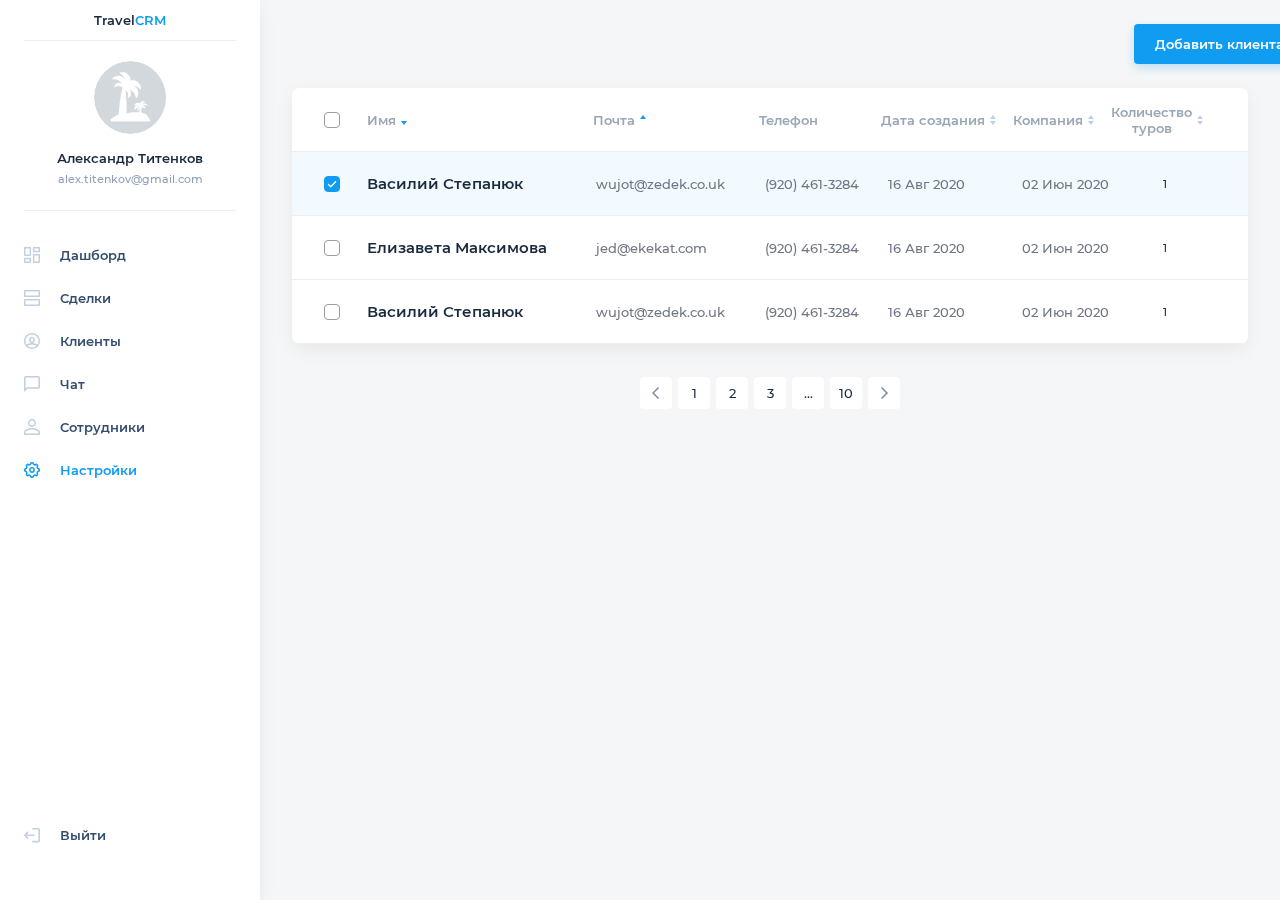
==== clients.html @ 6bd5541b "add all pages" ====
<!DOCTYPE html>
<html lang="en">

<head>
    <meta charset="UTF-8">
    <meta name="viewport" content="width=device-width, initial-scale=1.0">
    <title>TravelCRM</title>
    <link rel="stylesheet" href="css/style.css">
</head>

<body class="settings__page">
    <aside class="navigation__pan">
        <a href="#" class="logo">Travel<span>CRM</span></a>
        <hr>
        <div class="profile profile__section">
            <img src="img/icon/ava-empty.svg" alt="" class="profile__img">
            <p class="profile__name">Александр Титенков</p>
            <p class="profile__email">alex.titenkov@gmail.com</p>
        </div>
        <hr>
        <ul class="nav__list">
            <li>
                <a href="#">
                    <svg xmlns="http://www.w3.org/2000/svg" width="16" height="16" viewBox="0 0 16 16">
                        <g fill="none" fill-rule="evenodd">
                            <g>
                                <g>
                                    <path d="M0 0H16V16H0z" transform="translate(-24 -246) translate(24 246)" />
                                    <path fill="#C2CFE0" fill-rule="nonzero" d="M14.933 16H9.952c-.59 0-1.067-.478-1.067-1.067V8.181c0-.589.478-1.066 1.067-1.066h4.981c.59 0 1.067.477 1.067 1.066v6.752c0 .59-.478 1.067-1.067 1.067zm-4.554-1.493h4.128V8.608h-4.128v5.899zM6.048 16H1.067C.477 16 0 15.522 0 14.933v-3.2c0-.589.478-1.066 1.067-1.066h4.981c.59 0 1.067.477 1.067 1.066v3.2c0 .59-.478 1.067-1.067 1.067zm-4.555-1.493h4.128V12.16H1.493v2.347zm4.555-5.622H1.067C.477 8.885 0 8.408 0 7.82V1.067C0 .477.478 0 1.067 0h4.981c.59 0 1.067.478 1.067 1.067v6.752c0 .589-.478 1.066-1.067 1.066zM1.493 7.392h4.128V1.493H1.493v5.899zm13.44-2.059H9.952c-.59 0-1.067-.477-1.067-1.066v-3.2C8.885.477 9.363 0 9.952 0h4.981C15.523 0 16 .478 16 1.067v3.2c0 .589-.478 1.066-1.067 1.066zM10.38 3.84h4.128V1.493h-4.128V3.84z" transform="translate(-24 -246) translate(24 246)" />
                                </g>
                            </g>
                        </g>
                    </svg>
                    Дашборд
                </a>
            </li>
            <li>
                <a href="#">
                    <svg xmlns="http://www.w3.org/2000/svg" width="16" height="16" viewBox="0 0 16 16">
                        <g fill="none" fill-rule="evenodd">
                            <g>
                                <g>
                                    <path d="M0 0H16V16H0z" transform="translate(-24 -298) translate(24 298)" />
                                    <path fill="#C2CFE0" fill-rule="nonzero" d="M15.161 16H.84C.376 16 0 15.604 0 15.115V9.78c0-.49.374-.89.839-.896H15.16c.465.006.839.406.839.896v5.334c0 .489-.376.885-.839.885zM1.415 14.507h13.14v-4.128H1.415v4.128zm13.746-7.392H.84C.374 7.109 0 6.709 0 6.219V.885C0 .396.376 0 .839 0H15.16c.463 0 .839.396.839.885V6.22c0 .49-.374.89-.839.896zM1.415 5.62h13.14V1.493H1.415v4.128z" transform="translate(-24 -298) translate(24 298)" />
                                </g>
                            </g>
                        </g>
                    </svg>
                    Сделки
                </a>
            </li>
            <li>
                <a href="#">
                    <svg xmlns="http://www.w3.org/2000/svg" width="16" height="16" viewBox="0 0 16 16">
                        <g fill="none" fill-rule="evenodd">
                            <g>
                                <g>
                                    <path d="M0 0H16V16H0z" transform="translate(-24 -350) translate(24 350)" />
                                    <path fill="#C2CFE0" fill-rule="nonzero" d="M8 0c4.418 0 8 3.582 8 8s-3.582 8-8 8-8-3.582-8-8 3.582-8 8-8zm0 11.636c-2.596 0-4.125.5-4.338 1.266C4.817 13.925 6.336 14.545 8 14.545c1.664 0 3.183-.62 4.338-1.643-.213-.766-1.742-1.266-4.338-1.266zM8 1.455c-3.615 0-6.545 2.93-6.545 6.545 0 1.385.43 2.67 1.164 3.727.819-1.081 2.742-1.545 5.381-1.545 2.639 0 4.562.464 5.38 1.544.735-1.057 1.165-2.341 1.165-3.726 0-3.615-2.93-6.545-6.545-6.545zm0 2.181c1.756 0 2.91 1.398 2.91 3.055 0 2.385-1.297 3.49-2.91 3.49-1.628 0-2.91-1.143-2.91-3.636 0-1.632 1.15-2.909 2.91-2.909zm0 1.455c-.92 0-1.455.593-1.455 1.454 0 1.65.596 2.182 1.455 2.182.857 0 1.455-.51 1.455-2.036 0-.909-.57-1.6-1.455-1.6z" transform="translate(-24 -350) translate(24 350)" />
                                </g>
                            </g>
                        </g>
                    </svg>
                    Клиенты
                </a>
            </li>
            <li>
                <a href="#">
                    <svg width="16px" height="16px" viewBox="0 0 16 16" version="1.1" xmlns="http://www.w3.org/2000/svg" xmlns:xlink="http://www.w3.org/1999/xlink">
                        <title>C5C05BA8-3509-44B8-BD7C-717C8728EC86</title>
                        <g id="Page-1" stroke="none" stroke-width="1" fill="none" fill-rule="evenodd">
                            <g id="Settings-01" transform="translate(-24.000000, -351.000000)">
                                <g id="Group-5" transform="translate(24.000000, 350.000000)">
                                    <g id="Icons-/-Chat" transform="translate(0.000000, 1.000000)">
                                        <rect id="boundary" x="0" y="0" width="16" height="16"></rect>
                                        <path d="M0.000112055209,16 L0.000112055209,1.69420555 C-0.00512164285,1.24332917 0.173171604,0.809369966 0.494762221,0.490530152 C0.816352838,0.171690339 1.25405604,-0.00507783364 1.70882237,0.000111096718 L14.3208085,0.000111096718 C14.7704459,0.00280357781 15.2004836,0.183046211 15.5156376,0.501018439 C15.8307916,0.818990666 16.0050395,1.2484374 15.999889,1.69420555 L15.999889,11.0747333 C15.9890138,11.9880178 15.2420199,12.7242657 14.3208085,12.7295446 L3.28902424,12.7295446 L0.000112055209,16 Z M1.57055471,1.55712059 C1.53401776,1.58894327 1.51556164,1.63651871 1.5211734,1.68441376 L1.5211734,12.3280815 L2.65694349,11.1922347 L14.2911797,11.1922347 C14.374736,11.1923967 14.4439778,11.1280378 14.4491999,11.045358 L14.4491999,1.69420555 C14.4491999,1.60767991 14.3784519,1.53753702 14.2911797,1.53753702 C5.82967421,1.53074585 1.58946587,1.53727371 1.57055471,1.55712059 Z" id="Shape" fill="#C2CFE0" fill-rule="nonzero"></path>
                                    </g>
                                </g>
                            </g>
                        </g>
                    </svg>
                    Чат
                </a>
            </li>
            <li>
                <a href="#">
                    <svg xmlns="http://www.w3.org/2000/svg" width="16" height="16" viewBox="0 0 16 16">
                        <g fill="none" fill-rule="evenodd">
                            <g>
                                <g>
                                    <path d="M0 0H16V16H0z" transform="translate(-24 -402) translate(24 402)" />
                                    <path fill="#C2CFE0" fill-rule="nonzero" d="M15.898 16H0v-2.974c0-.616.306-1.231.917-1.744.51-.513 1.223-.923 2.14-1.23 1.63-.719 3.67-1.026 4.892-1.026 1.223 0 3.261.307 4.994 1.025.917.41 1.63.82 2.14 1.231.611.513.917 1.128.917 1.744V16h-.102zM1.427 14.564H14.47v-1.538c0-.205-.102-.41-.407-.718-.408-.308-.918-.718-1.63-.923-1.53-.616-3.364-.923-4.383-.923-1.121 0-2.854.307-4.382.923-.815.205-1.427.615-1.835.923-.305.205-.407.513-.407.718v1.538zM7.949 8c-2.14 0-3.974-1.744-3.974-4 0-2.256 1.834-4 3.974-4s3.975 1.744 3.975 4c0 2.256-1.835 4-3.975 4zm0-6.564C6.522 1.436 5.401 2.564 5.401 4c0 1.436 1.121 2.564 2.548 2.564S10.497 5.436 10.497 4c0-1.436-1.121-2.564-2.548-2.564z" transform="translate(-24 -402) translate(24 402)" />
                                </g>
                            </g>
                        </g>
                    </svg>
                    Сотрудники
                </a>
            </li>
            <li class="active">
                <a href="#">
                    <svg xmlns="http://www.w3.org/2000/svg" width="16" height="16" viewBox="0 0 16 16">
                        <g fill="none" fill-rule="evenodd">
                            <g>
                                <g>
                                    <path d="M0 0H16V16H0z" transform="translate(-24 -454) translate(24 454)" />
                                    <path fill="#C2CFE0" fill-rule="nonzero" d="M9.15 0l1.053 1.867.59.247 2.063-.567 1.614 1.611-.575 2.064.243.59L16 6.87v2.28l-1.867 1.054-.248.59.568 2.064-1.612 1.612-2.064-.575-.59.244-1.06 1.86h-2.28l-1.053-1.867-.59-.247-2.064.568-1.611-1.612.575-2.063-.244-.59L0 9.126v-2.28l1.867-1.053.247-.59-.567-2.064 1.61-1.61 2.065.575.59-.243L6.868 0h2.28zM8.3 1.455h-.584l-.887 1.56-1.516.626-1.728-.482-.411.411.476 1.733-.634 1.513-1.561.88v.586l1.56.889.624 1.515-.481 1.727.412.413 1.733-.477 1.512.635.882 1.56h.585l.888-1.56 1.515-.624 1.728.481.413-.413-.476-1.732.634-1.514 1.561-.881v-.585l-1.56-.887-.626-1.515.481-1.727-.413-.414-1.733.477-1.513-.634-.88-1.561zM8 5.09c1.606 0 2.909 1.302 2.909 2.909 0 1.606-1.303 2.909-2.91 2.909-1.606 0-2.908-1.303-2.908-2.91C5.09 6.394 6.393 5.092 8 5.092zm0 1.454c-.803 0-1.455.652-1.455 1.455S7.197 9.454 8 9.454 9.454 8.804 9.454 8c0-.803-.65-1.455-1.454-1.455z" transform="translate(-24 -454) translate(24 454)" />
                                </g>
                            </g>
                        </g>
                    </svg>
                    Настройки
                </a>
            </li>
        </ul>
        <a href="#" class="logout__btn">
            <svg xmlns="http://www.w3.org/2000/svg" width="16" height="16" viewBox="0 0 16 16">
                <g fill="none" fill-rule="evenodd">
                    <g>
                        <g>
                            <path d="M0 0H16V16H0z" transform="translate(-24 -700) translate(24 700)" />
                            <path fill="#C2CFE0" fill-rule="nonzero" d="M4.226 4.76c.312.312.312.808 0 1.12L2.706 7.4h7.36c.44 0 .8.36.8.8 0 .44-.36.8-.8.8h-7.36l1.52 1.52c.312.312.312.808 0 1.12-.312.312-.808.312-1.12 0L.234 8.768c-.312-.312-.312-.816 0-1.128l2.872-2.88c.312-.312.808-.312 1.12 0zM14.4 13.8H8.8c-.44 0-.8.36-.8.8 0 .44.36.8.8.8h5.6c.88 0 1.6-.72 1.6-1.6V2.6c0-.88-.72-1.6-1.6-1.6H8.8c-.44 0-.8.36-.8.8 0 .44.36.8.8.8h5.6v11.2z" transform="translate(-24 -700) translate(24 700)" />
                        </g>
                    </g>
                </g>
            </svg>
            Выйти
        </a>
    </aside>
    <main class="contacts__layout clients__layout ">
		<a href="#" class="add__client">Добавить клиента</a>

        <div class="contact__table form">
            <div class="contact__table__header contact__item ">
                <!-- Кастомизированый чекбокс с тремя состоянимаями:
    			1. Активное - класс selected
    			2. Не активное - дополнительных классов кроме checkbox__custom three_state dropdown нету
    			3. Стреднее - класс middle -->
                <div for="somebody" class="checkbox__custom   three_state dropdown ">
                    <div class="dropdown__toogle">
                        <input type="checkbox" id="somebody" readonly="">
                        <span class="checkmark"></span>
                    </div>
                    <ul class="dropdown__list">
                        <li>Выбрать всех в таблице</li>
                        <li>Снять выбранное</li>
                    </ul>
                </div>
                <!-- Что бы показать состояние сортировки нужно добавить классы:
    			- для сортировки по убыванию - sort__down
    			- для сортировки по возростанию - sort__upper-->
                <div class="contact__preview">
                    <p class="contact__preview__name sort__upper">Имя
                        <svg xmlns="http://www.w3.org/2000/svg" width="16" height="16" viewBox="0 0 16 16">
                            <g fill="none" fill-rule="evenodd">
                                <g>
                                    <g>
                                        <path d="M0 0H16V16H0z" transform="translate(-432 -72) translate(432 72)" />
                                        <path fill="#C2CFE0" fill-rule="nonzero" d="M8 13L5 9 11 9z" transform="translate(-432 -72) translate(432 72)" />
                                        <path fill="#C2CFE0" fill-rule="nonzero" d="M8 7L5 3 11 3z" transform="translate(-432 -72) translate(432 72) matrix(1 0 0 -1 0 10)" />
                                    </g>
                                </g>
                            </g>
                        </svg>
                    </p>
                </div>
                <!-- Что бы показать состояние сортировки нужно добавить классы:
    			- для сортировки по убыванию - sort__down
    			- для сортировки по возростанию - sort__upper-->
                <div class="contact__item__mail sort__down">Почта
                    <svg xmlns="http://www.w3.org/2000/svg" width="16" height="16" viewBox="0 0 16 16">
                        <g fill="none" fill-rule="evenodd">
                            <g>
                                <g>
                                    <path d="M0 0H16V16H0z" transform="translate(-432 -72) translate(432 72)" />
                                    <path fill="#C2CFE0" fill-rule="nonzero" d="M8 13L5 9 11 9z" transform="translate(-432 -72) translate(432 72)" />
                                    <path fill="#C2CFE0" fill-rule="nonzero" d="M8 7L5 3 11 3z" transform="translate(-432 -72) translate(432 72) matrix(1 0 0 -1 0 10)" />
                                </g>
                            </g>
                        </g>
                    </svg>
                </div>
                <div class="contact__item__tel">Телефон</div>
                <p class="contact__item__start">Дата создания
                    <svg xmlns="http://www.w3.org/2000/svg" width="16" height="16" viewBox="0 0 16 16">
                        <g fill="none" fill-rule="evenodd">
                            <g>
                                <g>
                                    <path d="M0 0H16V16H0z" transform="translate(-432 -72) translate(432 72)" />
                                    <path fill="#C2CFE0" fill-rule="nonzero" d="M8 13L5 9 11 9z" transform="translate(-432 -72) translate(432 72)" />
                                    <path fill="#C2CFE0" fill-rule="nonzero" d="M8 7L5 3 11 3z" transform="translate(-432 -72) translate(432 72) matrix(1 0 0 -1 0 10)" />
                                </g>
                            </g>
                        </g>
                    </svg>
                </p>
                <p class="contact__item__company">Компания
                    <svg xmlns="http://www.w3.org/2000/svg" width="16" height="16" viewBox="0 0 16 16">
                        <g fill="none" fill-rule="evenodd">
                            <g>
                                <g>
                                    <path d="M0 0H16V16H0z" transform="translate(-432 -72) translate(432 72)" />
                                    <path fill="#C2CFE0" fill-rule="nonzero" d="M8 13L5 9 11 9z" transform="translate(-432 -72) translate(432 72)" />
                                    <path fill="#C2CFE0" fill-rule="nonzero" d="M8 7L5 3 11 3z" transform="translate(-432 -72) translate(432 72) matrix(1 0 0 -1 0 10)" />
                                </g>
                            </g>
                        </g>
                    </svg>
                </p>
                <p class="contact__item__tour-count ">Количество туров
                    <svg xmlns="http://www.w3.org/2000/svg" width="16" height="16" viewBox="0 0 16 16">
                        <g fill="none" fill-rule="evenodd">
                            <g>
                                <g>
                                    <path d="M0 0H16V16H0z" transform="translate(-432 -72) translate(432 72)" />
                                    <path fill="#C2CFE0" fill-rule="nonzero" d="M8 13L5 9 11 9z" transform="translate(-432 -72) translate(432 72)" />
                                    <path fill="#C2CFE0" fill-rule="nonzero" d="M8 7L5 3 11 3z" transform="translate(-432 -72) translate(432 72) matrix(1 0 0 -1 0 10)" />
                                </g>
                            </g>
                        </g>
                    </svg>
                </p>
            </div>
            <!-- Что бы показать что элемент выбран нужно добавить класс selected -->
            <div class="contact__item selected">
                <label for="somebody" class="checkbox__custom">
                    <input type="checkbox" id="somebody" checked>
                    <span class="checkmark"></span>
                </label>
                <div class="contact__preview">
                    <p class="contact__preview__name">Василий Степанюк</p>
                </div>
                <a href="mailto:#" class="contact__item__mail">wujot@zedek.co.uk</a>
                <a href="tel:#" class="contact__item__tel">(920) 461-3284</a>
                <p class="contact__item__start">16 Авг 2020</p>
                <p class="contact__item__company">02 Июн 2020</p>
                <p class="contact__item__tour-count">1</p>
                
            </div>
            <div class="contact__item">
                <label for="somebody" class="checkbox__custom">
                    <input type="checkbox" id="somebody">
                    <span class="checkmark"></span>
                </label>
                <div class="contact__preview">
                    <p class="contact__preview__name">Елизавета Максимова</p>
                </div>
                <a href="mailto:#" class="contact__item__mail">jed@ekekat.com</a>
                <a href="tel:#" class="contact__item__tel">(920) 461-3284</a>
                <p class="contact__item__start">16 Авг 2020</p>
                <p class="contact__item__company">02 Июн 2020</p>
                <p class="contact__item__tour-count">1<p>
                
            </div>
            <div class="contact__item">
                <label for="somebody" class="checkbox__custom">
                    <input type="checkbox" id="somebody">
                    <span class="checkmark"></span>
                </label>
                <div class="contact__preview">
                    <p class="contact__preview__name">Василий Степанюк</p>
                </div>
                <a href="mailto:#" class="contact__item__mail">wujot@zedek.co.uk</a>
                <a href="tel:#" class="contact__item__tel">(920) 461-3284</a>
                <p class="contact__item__start">16 Авг 2020</p>
                <p class="contact__item__company ">02 Июн 2020</p>
                <p class="contact__item__tour-count">1</p>
                
            </div>
        </div>
        <div class="pagination__section">
            <ul>
                <li class="controls"><a href="#"><img src="img/icon/arrows-left.svg" alt=""></a></li>
                <li><a href="#">1</a></li>
                <li><a href="#">2</a></li>
                <li><a href="#">3</a></li>
                <li><a href="#">...</a></li>
                <li><a href="#">10</a></li>
                <li class="controls"><a href="#"><img src="img/icon/arrows-right.svg" alt=""></a></li>
            </ul>
        </div>
    </main>
    <div class="popup__edit__name w-400 popup ">
        <img src="img/icon/icons-close.svg" class="close__icon" alt="">
        <form action="" method="" class="form">
            <h2 class="popup__title">Изменить статус выбранным на</h2>
            <!-- Что бы открфть дропдаун нужно доабвить классу dropdown класс open -->
            <div class="dropdown input__wrapp ">
                <div class="dropdown__toogle dropdown__additional">
                    <div class="priority__circle red"></div>
                    <input type="text" id="dealPriority" value="Высокий" class="filled" readonly="">
                    <label for="dealPriority">Статус</label>
                    <img src="img/icon/arr_bottom.png" class="dropdown__arr" alt="">
                </div>
                <ul class="dropdown__list">
                    <li>
                        <div class="priority__circle green"></div>
                        Высокий
                    </li>
                    <li>
                        <div class="priority__circle yellow"></div>
                        Низкий
                    </li>
                    <li>
                        <div class="priority__circle red"></div>
                        Срочный
                    </li>
                </ul>
            </div>
            <div class="btn__section flex">
                <div class="outline__btn">Отменить</div>
                <input type="submit" class="" value="Сохранить">
            </div>
        </form>
    </div>
    <div class="popup__remove__section w-400 popup ">
        <img src="img/icon/icons-close.svg" class="close__icon" alt="">
        <form action="" method="" class="form">
            <h2 class="popup__title">Добавить новый раздел</h2>
            <p class="warning__text">Внимание!<br>
                Вы собираетесь удалить 2 записи<br>
                Это действие необратимо</p>
            <div class="btn__section flex">
                <div class="outline__btn">Отменить</div>
                <input type="submit" class="" value="Сохранить">
            </div>
        </form>
    </div>
    <div class="popup__back ">
    </div>
</body>

</html>
---- css/style.css ----
@font-face{font-family:Montserrat;src:url(Montserrat-Light.eot);src:local('Montserrat Light'),local('Montserrat-Light'),url(../font/montserrat/Montserrat-Light.eot?#iefix) format('embedded-opentype'),url(../font/montserrat/Montserrat-Light.woff) format('woff'),url(../font/montserrat/Montserrat-Light.ttf) format('truetype');font-weight:300;font-style:normal}@font-face{font-family:Montserrat;src:url(Montserrat-Thin.eot);src:local('Montserrat Thin'),local('Montserrat-Thin'),url(../font/montserrat/Montserrat-Thin.eot?#iefix) format('embedded-opentype'),url(../font/montserrat/Montserrat-Thin.woff) format('woff'),url(../font/montserrat/Montserrat-Thin.ttf) format('truetype');font-weight:100;font-style:normal}@font-face{font-family:Montserrat;src:url(Montserrat-SemiBold.eot);src:local('Montserrat SemiBold'),local('Montserrat-SemiBold'),url(../font/montserrat/Montserrat-SemiBold.eot?#iefix) format('embedded-opentype'),url(../font/montserrat/Montserrat-SemiBold.woff) format('woff'),url(../font/montserrat/Montserrat-SemiBold.ttf) format('truetype');font-weight:600;font-style:normal}@font-face{font-family:Montserrat;src:url(Montserrat-ExtraLight.eot);src:local('Montserrat ExtraLight'),local('Montserrat-ExtraLight'),url(../font/montserrat/Montserrat-ExtraLight.eot?#iefix) format('embedded-opentype'),url(../font/montserrat/Montserrat-ExtraLight.woff) format('woff'),url(../font/montserrat/Montserrat-ExtraLight.ttf) format('truetype');font-weight:200;font-style:normal}@font-face{font-family:Montserrat;src:url(Montserrat-Bold.eot);src:local('Montserrat Bold'),local('Montserrat-Bold'),url(../font/montserrat/Montserrat-Bold.eot?#iefix) format('embedded-opentype'),url(../font/montserrat/Montserrat-Bold.woff) format('woff'),url(../font/montserrat/Montserrat-Bold.ttf) format('truetype');font-weight:700;font-style:normal}@font-face{font-family:Montserrat;src:url(Montserrat-Regular.eot);src:local('Montserrat Regular'),local('Montserrat-Regular'),url(../font/montserrat/Montserrat-Regular.eot?#iefix) format('embedded-opentype'),url(../font/montserrat/Montserrat-Regular.woff) format('woff'),url(../font/montserrat/Montserrat-Regular.ttf) format('truetype');font-weight:400;font-style:normal}@font-face{font-family:Montserrat;src:url(Montserrat-Medium.eot);src:local('Montserrat Medium'),local('Montserrat-Medium'),url(../font/montserrat/Montserrat-Medium.eot?#iefix) format('embedded-opentype'),url(../font/montserrat/Montserrat-Medium.woff) format('woff'),url(../font/montserrat/Montserrat-Medium.ttf) format('truetype');font-weight:500;font-style:normal}@font-face{font-family:Montserrat;src:url(Montserrat-ExtraBold.eot);src:local('Montserrat ExtraBold'),local('Montserrat-ExtraBold'),url(../font/montserrat/Montserrat-ExtraBold.eot?#iefix) format('embedded-opentype'),url(../font/montserrat/Montserrat-ExtraBold.woff) format('woff'),url(../font/montserrat/Montserrat-ExtraBold.ttf) format('truetype');font-weight:800;font-style:normal}@font-face{font-family:Montserrat;src:url(Montserrat-Black.eot);src:local('Montserrat Black'),local('Montserrat-Black'),url(../font/montserrat/Montserrat-Black.eot?#iefix) format('embedded-opentype'),url(../font/montserrat/Montserrat-Black.woff) format('woff'),url(../font/montserrat/Montserrat-Black.ttf) format('truetype');font-weight:900;font-style:normal}.font-100{font-family:Montserrat,Arial,sans-serif;font-weight:100}.font-200{font-family:Montserrat,Arial,sans-serif;font-weight:200}.font-300{font-family:Montserrat,Arial,sans-serif;font-weight:300}.font-400{font-family:Montserrat,Arial,sans-serif;font-weight:400}.font-500{font-family:Montserrat,Arial,sans-serif;font-weight:500}.font-600{font-family:Montserrat,Arial,sans-serif;font-weight:600}.font-700{font-family:Montserrat,Arial,sans-serif;font-weight:700}.font-800{font-family:Montserrat,Arial,sans-serif;font-weight:800}.font-900{font-family:Montserrat,Arial,sans-serif;font-weight:900}*{margin:0;padding:0;border:0;box-sizing:border-box}body{font-family:Montserrat,Arial,sans-serif;font-weight:400}a{text-decoration:none;transition:.3s all ease-in-out}a:hover{text-decoration:none;transition:.3s all ease-in-out}.login__section{display:flex}.login__section .aside__img{width:61%;height:100vh;object-fit:cover}.flex{display:flex}.logo{display:block;font-family:Montserrat,Arial,sans-serif;font-weight:600;font-size:18px;line-height:normal;letter-spacing:normal;text-align:center;color:#192a3e}.logo span{text-transform:uppercase;color:#109cf1}.title__h2{font-family:Montserrat,Arial,sans-serif;font-weight:600;font-size:15px;line-height:1.67;letter-spacing:normal;text-align:center;color:#334d6e}.form__login{padding-right:120px;margin-left:auto;height:100vh;overflow-y:auto;width:calc(320px + 120px);padding-top:40px}.form__login .logo{margin-bottom:40px}.form__login .title__h2{width:80%;margin:0 auto;margin-bottom:48px}.additional__func{margin-top:64px}.additional__func p{margin-bottom:24px;font-family:Montserrat,Arial,sans-serif;font-weight:600;font-size:15px;line-height:1.67;letter-spacing:normal;text-align:center;color:#192a3e}.form .input__wrapp{position:relative}.form .gap--bottom{margin-bottom:30px}.form .gap--left{margin-left:40px}.form .w-200{width:200px}.form .w-320{width:320px}.form .w-170{width:170px}.form label:not(.checkbox__custom){display:block;font-family:Montserrat,Arial,sans-serif;font-weight:500;font-size:11px;line-height:normal;letter-spacing:normal;color:#818e9b;margin-bottom:1px;position:absolute;top:50%;transition:.3s all ease-in-out;transform:translateY(-50%)}.form input,.form textarea{display:block;width:100%;padding:8px 0;border-bottom:1px solid #d3d8dd;font-family:Montserrat,Arial,sans-serif;font-weight:500;font-size:13px;line-height:normal;letter-spacing:normal;color:#192a3e;background:#fff}.form input.filled~label,.form textarea.filled~label{transform:translateY(0);top:-14px;transition:.3s all ease-in-out}.form input:active,.form input:focus,.form textarea:active,.form textarea:focus{outline:0;border-bottom:1px solid #818e9b}.form input:active~label,.form input:focus~label,.form textarea:active~label,.form textarea:focus~label{transform:translateY(0);top:-14px;transition:.3s all ease-in-out;color:#109cf1}.form textarea{min-height:68px}.form [type=submit]{background:#109cf1;height:40px;padding:12px;border-radius:4px;box-shadow:0 4px 10px 0 rgba(16,156,241,.24);cursor:pointer;transition:.3s all ease-in-out;font-family:Montserrat,Arial,sans-serif;font-size:13px;font-weight:600;line-height:normal;letter-spacing:normal;text-align:center;color:#fff;margin-top:55px}.form [type=submit]:hover{transition:.3s all ease-in-out;background-color:#34aff9}.form .outline__btn{padding:12px 24px;height:40px;border-radius:4px;border:solid 1px #109cf1;background-color:#fff;font-family:Montserrat,Arial,sans-serif;font-weight:600;margin-top:55px;font-size:13px;line-height:normal;letter-spacing:normal;text-align:center;color:#109cf1;display:block;transition:.3s all ease-in-out;cursor:pointer}.form .outline__btn:hover{background:#e9f6fe;transition:.3s all ease-in-out}.form .submit__action[type=submit]{margin-left:auto;display:block;margin-top:0}.form .file__input{width:100%;height:284px;border:dashed 1px #99a6b6;background-color:#fff;position:relative;align-items:center;justify-content:center}.form .file__input input{position:absolute;height:100%;width:100%;opacity:0;cursor:pointer}.form .file__input img{width:64px;height:64px;display:block;margin:0 auto;margin-bottom:40px}.form .file__input p{font-family:Montserrat,Arial,sans-serif;font-weight:500;font-size:13px;line-height:normal;letter-spacing:normal;color:#99a6b6}.form .checkbox__custom,.form .radio__custom{position:relative;display:flex;font-family:Montserrat,Arial,sans-serif;font-weight:500;font-size:13px;line-height:normal;letter-spacing:normal;color:#192a3e;margin-right:40px}.form .checkbox__custom:last-child,.form .radio__custom:last-child{margin-right:0}.form .checkbox__custom .checkmark,.form .radio__custom .checkmark{width:16px;height:16px;border:solid 1.4px #9a9ea0;background-color:#fff;border-radius:50%;margin-right:12px;display:flex;align-items:center;justify-content:center}.form .checkbox__custom .checkmark:before,.form .radio__custom .checkmark:before{content:'';width:10px;height:10px;display:block;background:#fff;border-radius:50%;transition:.3s all ease-in-out}.form .checkbox__custom input,.form .radio__custom input{position:absolute;top:0;right:0;width:0;height:0;opacity:0;pointer-events:none}.form .checkbox__custom input:checked~.checkmark,.form .radio__custom input:checked~.checkmark{border:solid 1.4px #109cf1}.form .checkbox__custom input:checked~.checkmark:before,.form .radio__custom input:checked~.checkmark:before{transition:.3s all ease-in-out;background:#109cf1}.form .checkbox__custom{cursor:pointer}.form .checkbox__custom .checkmark{border-radius:4px}.form .checkbox__custom .checkmark:before{content:'';width:10px;height:10px;background:transparent url(../img/icon/icons-tick.svg) center center no-repeat;background-size:cover}.form .checkbox__custom input:checked~.checkmark{background:#109cf1}.form .checkbox__custom input:checked~.checkmark:before{background:transparent url(../img/icon/icons-tick.svg) center center no-repeat;background-size:cover}.form .warning__text{font-family:Montserrat,Arial,sans-serif;font-weight:500;font-size:13px;line-height:2.31;letter-spacing:normal;text-align:center;color:#192a3e}.settings__page{background:#f5f6f8;display:flex}.contacts__layout,.dasboard__layout,.deal__layout,.main__section{padding:40px 32px 32px 32px;width:calc(100% - 260px);height:100vh}.navigation__pan{width:260px;background:#fff;height:100vh;padding:12px 24px;position:relative;box-shadow:0 6px 18px 0 rgba(0,0,0,.06)}.navigation__pan .logo{font-size:13px;margin-bottom:12px}.navigation__pan hr{width:100%;height:1px;margin:0;background:#ebeff2}.navigation__pan .logout__btn{display:flex;align-items:center;height:20px;font-family:Montserrat,Arial,sans-serif;font-weight:600;font-size:13px;line-height:normal;letter-spacing:normal;color:#334d6e;transition:.3s all ease-in-out;position:absolute;left:24px;bottom:55px;width:100%}.navigation__pan .logout__btn svg{width:16px;height:16px;margin-right:20px}.navigation__pan .logout__btn svg path[fill]{transition:.3s all ease-in-out}.navigation__pan .logout__btn:hover svg path[fill]{fill:#2f4f75;transition:.3s all ease-in-out}.profile__section{padding-top:20px;padding-bottom:24px}.profile__img{width:72px;height:73px;object-fit:cover;border-radius:50%;overflow:hidden;display:block;margin:0 auto;margin-bottom:16px}.profile__name{font-family:Montserrat,Arial,sans-serif;font-weight:600;font-size:13px;line-height:normal;letter-spacing:normal;color:#192a3e;text-align:center;margin-bottom:6px}.profile__email{font-family:Montserrat,Arial,sans-serif;font-weight:500;font-size:11px;line-height:normal;letter-spacing:normal;text-align:center;color:#90a0b7}.nav__list{margin-top:22px}.nav__list li{list-style-type:none}.nav__list li:hover a{color:#88cef8;transition:.3s all ease-in-out}.nav__list li:hover svg path[fill]{fill:#88cef8;transition:.3s all ease-in-out}.nav__list li a{display:flex;height:43px;align-items:center;font-family:Montserrat,Arial,sans-serif;font-weight:600;font-size:13px;line-height:normal;letter-spacing:normal;color:#334d6e;transition:.3s all ease-in-out}.nav__list li svg{width:16px;height:16px;margin-right:20px}.nav__list li svg path[fill]{transition:.3s all ease-in-out}.nav__list li.active a{color:#109cf1}.nav__list li.active svg path[fill]{fill:#109cf1;transition:.3s all ease-in-out}.settings__main{display:flex}.account__settings__section{width:255px;border-radius:8px;box-shadow:0 6px 18px 0 rgba(0,0,0,.06);background-color:#fff;margin-right:32px}.settings{border-bottom:1px solid #ebeff2}.settings__header{display:flex;align-items:center;padding:17px 19px;border-bottom:1px solid #ebeff2}.settings__header img{width:20px;height:20px;margin-right:18px}.settings__title{font-family:Montserrat,Arial,sans-serif;font-weight:500;font-size:13px;line-height:normal;letter-spacing:normal;color:#192a3e;margin-bottom:2px}.settings__legend{font-family:Montserrat,Arial,sans-serif;font-weight:500;font-size:10px;line-height:normal;letter-spacing:normal;color:#707683}.settings__footer{padding-left:56px}.settings__list li{border-bottom:1px solid #ebeff2;list-style-type:none;border-right:4px solid transparent}.settings__list li:last-child{border-bottom:unset}.settings__list li a{font-family:Montserrat,Arial,sans-serif;font-size:13px;font-weight:500;line-height:normal;letter-spacing:normal;color:#99a6b6;transition:.3s all ease-in-out;height:64px;display:flex;align-items:center}.settings__list li:hover a{color:#58baf5;transition:.3s all ease-in-out}.settings__list li.active{border-right:4px solid #109cf1}.settings__list li.active a{color:#109cf1}.settings:last-child{border-bottom:unset}.settings:last-child .settings__list li:last-child{border-bottom:1px solid #ebeff2}.general__settings{border-radius:8px;box-shadow:0 6px 18px 0 rgba(0,0,0,.06);background-color:#fff;flex-grow:1;width:auto}.general__settings .item__footer{padding:0 24px}.item__header{border-bottom:1px solid #ebeff2;padding:21px 24px;align-items:center;justify-content:space-between}.item__header__title{font-family:Montserrat,Arial,sans-serif;font-size:18px;font-weight:500;line-height:normal;letter-spacing:normal;color:#192a3e}.item__header .create__btn{display:flex;cursor:pointer;font-family:Montserrat,Arial,sans-serif;font-size:13px;font-weight:600;line-height:normal;letter-spacing:normal;color:#109cf1;transition:.3s all ease-in-out}.item__header .create__btn img{width:16px;height:16px;margin-left:6px}.item__header .create__btn:hover{opacity:.7;transition:.3s all ease-in-out}.item__subtitle{font-family:Montserrat,Arial,sans-serif;font-weight:600;font-size:16px;line-height:normal;letter-spacing:normal;color:#192a3e}.general__settings__form .item__subtitle{margin-bottom:60px}.general__settings__form .gap--bottom{margin-bottom:42px}.general__settings__form fieldset{border-right:1px solid #ebeff2;padding-top:34px;width:50%;margin-right:40px;padding-right:40px;width:calc(320px + 40px);flex-shrink:0}.general__settings__form fieldset:last-child{border:unset;width:320px;margin-right:0;padding-right:0}.profile__img__select .item__footer{padding-top:32px}.profile__settings__form .item__footer{padding-top:24px}.profile__settings__form form{width:320px}.tag__title{font-family:Montserrat,Arial,sans-serif;font-weight:600;font-size:16px;line-height:normal;letter-spacing:normal;color:#192a3e;margin-bottom:16px}.tag__title__count{color:#99a6b6;margin-left:16px}.tag__section{padding-bottom:24px;border-bottom:1px solid #ebeff2;margin-bottom:24px}.tag__section:last-of-type{margin-bottom:40px}.tag__item{display:flex;align-items:center;margin-right:64px;flex-shrink:0}.tag__item .tag__name{min-width:74px;height:24px;padding:5px 10px 5px 11px;border-radius:4px;display:block;font-family:Montserrat,Arial,sans-serif;font-weight:500;font-size:11px;line-height:normal;letter-spacing:normal;text-align:center;color:#fff;flex-shrink:0}.tag__item.green .tag__name{background-color:#2ed47a}.tag__item.yellow .tag__name{background-color:#ffb946}.tag__item.red .tag__name{background-color:#f7685b}.tag__edit,.tag__remove{margin-left:16px;width:16px;cursor:pointer;transition:.3s all ease-in-out;flex-shrink:0}.tag__edit:hover,.tag__remove:hover{opacity:.6;transition:.3s all ease-in-out}.popup__create__tag{width:400px;padding:52px 40px 40px 40px;border-radius:8px;box-shadow:0 6px 18px 0 rgba(0,0,0,.06);background-color:#fff}.popup__create__tag .labels__block{margin-bottom:32px;padding-top:20px}.popup__create__tag .labels__block label{cursor:pointer}.popup__create__tag .color__select .flex{justify-content:space-between;align-items:center}.popup__create__tag .color__select label{top:0;position:relative;transform:unset;margin-bottom:9px}.popup__create__tag .color__select .tag__color{width:35px;height:35px;display:flex;justify-content:space-between;align-items:center;margin-bottom:0;position:relative}.popup__create__tag .color__select .tag__color .checkmark{width:24px;height:24px;border-radius:50%;background:red;transition:.3s all ease-in-out;cursor:pointer;margin-bottom:0;display:block}.popup__create__tag .color__select .tag__color:nth-child(1) .checkmark{background:#109cf1}.popup__create__tag .color__select .tag__color:nth-child(2) .checkmark{background:#2ed47a}.popup__create__tag .color__select .tag__color:nth-child(3) .checkmark{background:#ff3c5f}.popup__create__tag .color__select .tag__color:nth-child(4) .checkmark{background:#ffb946}.popup__create__tag .color__select .tag__color:nth-child(5) .checkmark{background:#885af8}.popup__create__tag .color__select .tag__color:nth-child(6) .checkmark{background:#99a6b6}.popup__create__tag .color__select .tag__color:nth-child(7) .checkmark{background:#475bff}.popup__create__tag .color__select .tag__color:nth-child(8) .checkmark{background:#ea67d0}.popup__create__tag .color__select .tag__color input{position:absolute;top:0;left:0;width:0;height:0;pointer-events:none;opacity:0}.popup__create__tag .color__select .tag__color input:checked~.checkmark{width:35px;height:35px;margin-left:-5.5px}.popup{position:fixed;top:-1000vh;left:0;right:0;margin:0 auto;transition:.3s all ease-in-out;padding:52px 40px 40px 40px;border-radius:8px;box-shadow:0 6px 18px 0 rgba(0,0,0,.06);background-color:#fff}.popup .popup__title{font-family:Montserrat,Arial,sans-serif;font-weight:600;font-size:15px;line-height:normal;letter-spacing:normal;color:#192a3e;text-align:center;margin-bottom:45px}.popup.w-400{width:400px}.popup.show{top:10%;z-index:9999;transition:.3s all ease-in-out}.popup .close__icon{display:block;width:24px;height:24px;margin-left:auto;cursor:pointer;margin-top:calc(-24px - 16px);margin-right:-24px}.popup .btn__section{justify-content:space-between}.popup .btn__section .outline__btn,.popup .btn__section input[type=submit]{width:calc((100% - 32px)/ 2)}.popup__back{width:100vw;height:100vh;background:#192a3e;opacity:.5;position:fixed;z-index:999;display:block;opacity:0;z-index:-1000;pointer-events:none}.popup__back.show{opacity:.6;z-index:999}.chat__contacts__list{width:385px;background:#fff;border-radius:8px;box-shadow:0 6px 18px 0 rgba(0,0,0,.06);background-color:#fff;margin-right:24px;flex-shrink:0;overflow-y:auto;height:100%}.chat__preview{position:relative;height:72px;border-bottom:1px solid #ebeff2;border-right:4px solid transparent}.chat__preview.opened{border-right:4px solid #109cf1}.chat__preview.opened .contact__img{border:1px solid #109cf1}.contact__img{margin-right:10px;flex-shrink:0;width:27px;height:27px;border:1px solid transparent;padding:2px;border-radius:50%}.contact__img img{width:100%;object-fit:cover;height:100%}.contact__name{font-family:Montserrat,Arial,sans-serif;font-weight:600;font-size:15px;line-height:normal;letter-spacing:normal;color:#192a3e;margin-bottom:4px}.contact .text__message,.contact__message{font-family:Montserrat,Arial,sans-serif;font-weight:500;font-size:13px;line-height:normal;letter-spacing:normal;color:#707683;max-width:275px;text-overflow:ellipsis;white-space:nowrap;overflow:hidden;display:block}.contact .chat__date{position:absolute;font-family:Montserrat,Arial,sans-serif;font-weight:500;font-size:10px;line-height:normal;letter-spacing:normal;text-align:right;color:#334d6e;top:20px;right:12px}.contact.chat__preview{padding:16px 14px;align-items:center}.contact .message__count{width:16px;height:16px;font-family:Montserrat,Arial,sans-serif;font-weight:600;border-radius:4px;background-color:#109cf1;font-size:8px;display:flex;align-items:center;justify-content:center;line-height:normal;letter-spacing:normal;text-align:center;color:#fff;position:absolute;bottom:16px;right:12px}.contact .texting__message{display:none}.draft__message span{font-family:Montserrat,Arial,sans-serif;font-weight:500;font-size:13px;line-height:normal;letter-spacing:normal;color:#99a6b6;margin-right:5px}.draft__icon{width:16px;height:16px;position:absolute;bottom:16px;right:12px}.texting .contact__message{display:none}.texting .texting__message{display:block;font-size:13px;font-family:Montserrat,Arial,sans-serif;font-weight:500;font-style:italic;line-height:normal;letter-spacing:normal;color:#99a6b6}.main__chat{height:100%;width:auto;flex-grow:1;background:#fff;border-radius:8px;box-shadow:0 6px 18px 0 rgba(0,0,0,.06);background-color:#fff}.main__chat .chat__header{display:flex;align-items:center;padding:24px;border-bottom:1px solid #ebeff2;height:72px}.main__chat .chat__header__img{width:24px;height:24px;border-radius:50%;margin-right:15px;flex-shrink:0}.main__chat .chat__header__name{font-family:Montserrat,Arial,sans-serif;font-weight:600;font-size:15px;line-height:normal;letter-spacing:normal;color:#192a3e;display:flex;align-items:center}.main__chat .chat__header__name:after{content:'';display:inline-block;width:6px;height:6px;border-radius:50%;background:#f7685b;margin-left:14px}.main__chat .chat__header__name.online:after{background:#2ed47a}.chat__main{padding:0 24px;overflow-y:auto;max-height:calc(100% - 72px - 64px);box-sizing:border-box;display:grid;align-items:flex-end;padding-bottom:34px;padding-top:34px}.sender__message{width:525px;margin-bottom:40px}.sender__message:last-child{margin-bottom:0}.sender__message--header{display:flex;align-items:center;padding-bottom:12px}.sender__message__img{width:16px;height:16px;border-radius:50%;margin-right:12px}.sender__message__name{font-family:Montserrat,Arial,sans-serif;font-weight:500;font-size:13px;line-height:normal;letter-spacing:normal;color:#192a3e}.sender__message__time{font-family:Montserrat,Arial,sans-serif;font-weight:500;font-size:10px;line-height:normal;letter-spacing:normal;text-align:right;color:#90a0b7;margin-left:auto}.sender__message--footer{padding:16px 20px 16px 24px;border-radius:0 8px 8px 8px}.sender__message--footer p{font-family:Montserrat,Arial,sans-serif;font-weight:500;font-size:13px;line-height:1.38;letter-spacing:normal}.sender__message.interlocutor__message .sender__message--footer{background:#109cf1}.sender__message.interlocutor__message .sender__message--footer p{color:#fff}.sender__message.own__message{margin-left:auto}.sender__message.own__message .sender__message--header{justify-content:flex-end}.sender__message.own__message .sender__message__time{margin-left:12px}.sender__message.own__message .sender__message--footer{border:solid 1px #e4e9ee;border-radius:8px 0 8px 8px;background:#fff}.sender__message.texting__message{display:none}.sender__message.texting__message.texting__message{display:block}.sender__message.texting__message .texting__text{margin-left:15px;font-family:Montserrat,Arial,sans-serif;font-weight:500;font-size:13px;font-style:italic;line-height:normal;letter-spacing:normal;color:#99a6b6}.input__field__block{min-height:64px;background:#fff;width:100%;border-top:1px solid #ebeff2}.input__field__block form{align-items:flex-end}.input__field__block .add__file__field{height:64px;width:64px;border-right:1px solid #ebeff2;display:flex;align-items:center;justify-content:center;position:relative}.input__field__block .add__file__field input{position:absolute;top:0;left:0;width:100%;height:100%;opacity:0;cursor:pointer}.input__field__block .input__field{width:calc(100% - 64px - 64px - 1px)}.input__field__block .input__field input{width:100%;height:64px;padding:23px 16px;font-family:Montserrat,Arial,sans-serif;font-weight:500;font-size:13px;line-height:normal;letter-spacing:normal;color:#192a3e}.input__field__block .input__field input:active,.input__field__block .input__field input:focus{outline:0}.input__field__block button{width:64px;height:64px;background:#109cf1;display:flex;align-items:center;justify-content:center;cursor:pointer;transition:.3s all ease-in-out}.input__field__block button:hover{background:#28a6f2;transition:.3s all ease-in-out}.dropdown{position:relative}.dropdown__toogle{position:relative}.dropdown__toogle .dropdown__arr{width:16px;height:16px;position:absolute;right:0;transition:.3s all ease-in-out;bottom:8px}.dropdown__list{position:absolute;max-height:0;overflow:hidden;opacity:0;z-index:-100;top:100%;left:0;width:100%;padding:8px 0;box-shadow:0 2px 10px 0 rgba(0,0,0,.08);transition:.3s all ease-in-out;background-color:#fff}.dropdown__list li{list-style-type:unset;padding:8px 12px;display:flex;align-items:center;cursor:pointer;transition:.3s all ease-in-out;font-family:Montserrat,Arial,sans-serif;font-weight:500;font-size:13px;line-height:normal;letter-spacing:normal;color:#192a3e}.dropdown__list li:hover{background:#f2f9ff;transition:.3s all ease-in-out}.dropdown__list li img{width:24px;height:24px;margin-right:12px}.dropdown__list li .priority__circle{width:16px;height:16px;margin-right:20px;position:unset}.dropdown.open .dropdown__list{z-index:99;max-height:500px;overflow-y:auto;transition:.3s all ease-in-out;opacity:1}.dropdown.open .dropdown__toogle .dropdown__arr{transition:.3s all ease-in-out;transform:rotate(180deg)}.dropdown__additional .executor__img{width:24px;height:24px;margin-right:12px;position:absolute;left:0;bottom:5px}.dropdown__additional input{padding-left:36px;cursor:pointer}.dropdown .priority__circle{width:16px;height:16px;margin-right:20px;position:absolute;left:0;bottom:9px;border-radius:50%}.creator__input{background:#f3f5f9}.creator__input input,.creator__input label{pointer-events:none}.creation__date{font-family:Montserrat,Arial,sans-serif;font-weight:500;font-size:13px;line-height:normal;letter-spacing:normal;color:#99a6b6;opacity:0;pointer-events:none}.creation__date.show{pointer-events:all;opacity:1}.taskboard{width:calc(100% - 260px);height:100vh}.taskboard hr{width:100%;height:1px;background:#ebeff2}.add__client,.create__task{width:170px;height:40px;padding:12px;border-radius:4px;box-shadow:0 4px 10px 0 rgba(16,156,241,.24);background-color:#109cf1;font-family:Montserrat,Arial,sans-serif;font-weight:600;font-size:13px;line-height:normal;letter-spacing:normal;text-align:center;color:#fff;display:block;margin-top:24px;margin-right:calc(24px + (100vw - 1440px)/ 2);margin-left:auto;margin-bottom:24px}.taskboard__layout{padding:20px 24px;height:calc(100% - 88px);overflow-y:auto;padding-top:0}.tasks__column{width:320px;margin-right:56px;padding-bottom:70px}.tasks__column:last-child{margin-right:0}.tasks__column .column__header{align-items:center;padding-bottom:21px;background:#f5f6f8;padding-top:24px}.tasks__column .column__header h2{font-family:Montserrat,Arial,sans-serif;font-weight:600;font-size:15px;line-height:normal;letter-spacing:normal;color:#192a3e;padding-right:20px;border-right:1px solid #ebeff2;display:inline}.tasks__column .column__header h2 span{color:#99a6b6;margin-left:10px}.tasks__column .column__control{width:16px;height:16px;margin-left:16px;cursor:pointer}.tasks__column .btn__add__task{width:24px;height:24px;background:#109cf1;border-radius:50%;display:flex;align-items:center;cursor:pointer;justify-content:center;transition:.3s all ease-in-out;margin-left:auto;margin-right:calc(-16px - 24px)}.tasks__column .btn__add__task:hover{background:#40b0f4;transition:.3s all ease-in-out}.tasks__column .btn__add__task img{width:12px;height:12px}.task{padding:16px 20px 20px 24px;background:#fff;position:relative;border-radius:0 8px 8px 0;box-shadow:0 2px 10px 0 rgba(0,0,0,.08);background-color:#fff;border-left:4px solid #2ed47a;cursor:pointer;margin-bottom:20px}.task__dnd{border:dashed 1px #d7dbdf;border-radius:8px;background-color:#fcfcfc;height:120px;display:none}.task__dnd.show{display:block}.task .remove__icon{width:16px;height:16px;position:absolute;top:12px;right:12px;opacity:0;transition:.3s all ease-in-out}.task:hover .remove__icon{transition:.3s all ease-in-out;opacity:1}.task.green{border-left:4px solid #2ed47a;background:unset}.task.yellow{border-left:4px solid #ffb946;background:unset}.task.red{border-left:4px solid #f7685b;background:unset}.task .task__title{font-family:Montserrat,Arial,sans-serif;font-weight:600;font-size:15px;line-height:normal;letter-spacing:normal;color:#192a3e;margin-bottom:12px}.task__deadline{font-family:Montserrat,Arial,sans-serif;font-weight:500;font-size:13px;line-height:normal;margin-bottom:19px;letter-spacing:normal;color:#99a6b6}.task__deadline span{margin-left:8px;color:#707683}.task__executor{align-items:center}.task__executor .executor__img{width:24px;height:24px;border-radius:50%;margin-right:12px}.task__executor .executor__name{font-family:Montserrat,Arial,sans-serif;font-weight:500;font-size:13px;line-height:normal;letter-spacing:normal;color:#707683}.task .price{position:absolute;font-family:Montserrat,Arial,sans-serif;font-weight:500;font-size:13px;line-height:normal;letter-spacing:normal;text-align:right;color:#707683;right:20px;bottom:24px}.return__btn{display:flex;align-items:center;font-family:Montserrat,Arial,sans-serif;font-weight:500;font-size:13px;line-height:normal;letter-spacing:normal;color:#707683;margin-bottom:24px}.return__btn:hover{color:#109cf1}.return__btn img{width:16px;height:16px;margin-right:8px}.deal__layout{padding:44px 32px 32px 32px;overflow-y:auto;padding-bottom:130px}.deal__form{border-radius:8px;box-shadow:0 6px 18px 0 rgba(0,0,0,.06);background-color:#fff;position:relative}.deal__form .gap--bottom{margin-bottom:42px}.deal__form fieldset{padding-top:35px;padding-left:24px;flex-shrink:0;padding-bottom:40px}.deal__form fieldset:first-child{width:calc(320px + 2*24px);border-right:1px solid #ebeff2;padding-right:24px;box-sizing:border-box}.deal__form fieldset:last-child{width:calc(100% - 320px - 2*24px);padding-right:32px}.deal__form fieldset:last-child .flex .input__wrapp{margin-right:45px}.deal__form fieldset:last-child .flex .input__wrapp:last-child{margin-right:0}.deal__form .doc{align-items:center;margin-bottom:16px}.deal__form .doc:last-child{margin-bottom:40px}.deal__form .doc a{font-family:Montserrat,Arial,sans-serif;font-weight:500;font-size:13px;line-height:normal;letter-spacing:normal;color:#109cf1;display:flex;align-items:center}.deal__form .doc a img{margin-right:10px}.deal__form .doc a:hover{color:#0d8ddb}.deal__form .doc img{width:16px;height:16px}.deal__form .doc:hover .remove__icon{opacity:1;transition:.3s all ease-in-out}.deal__form .doc .remove__icon{opacity:0;margin-left:8px;transition:.3s all ease-in-out;cursor:pointer}.deal__form .btn__section{position:absolute;bottom:-80px;right:0}.statistics{display:grid;grid-template-columns:repeat(3,160px);grid-template-rows:180px 256px;width:540px;justify-content:space-between;align-items:flex-start;margin-right:85px}.statistics .grid__big,.statistics .grid__small{padding:24px 25px;border-radius:8px;box-shadow:0 2px 10px 0 rgba(0,0,0,.08);background-color:#fff}.statistics .grid__big{grid-column-start:1;grid-row-start:2;grid-row-end:3;grid-column-end:4;justify-content:center;align-items:center}.statistics .grid__small{height:140px;margin-bottom:40px}.statistics__icon{width:24px;height:24px;display:block;margin:0 auto;margin-bottom:12px}.statistics__title{font-family:Montserrat,Arial,sans-serif;font-weight:600;font-size:15px;line-height:normal;letter-spacing:normal;text-align:center;color:#192a3e;margin-bottom:12px}.statistics__count{font-family:Montserrat,Arial,sans-serif;font-weight:600;font-size:20px;line-height:normal;letter-spacing:normal;text-align:center;color:#99a6b6}.statistics__chart{width:160px;height:160px;margin:0 24px;border-radius:50%;background:linear-gradient(90deg,#ffb946 50%,transparent 50%),linear-gradient(170deg,#109cf1 50%,#ffb946 50%)}.statistics .statistics__legend{width:100px}.statistics .statistics__legend.clients .statistics__legend__number{color:#ffb946}.statistics .statistics__legend.empl .statistics__legend__number{color:#109cf1}.statistics .statistics__legend__number{font-family:Montserrat,Arial,sans-serif;font-weight:600;font-size:15px;line-height:normal;letter-spacing:normal;text-align:center;margin-bottom:8px}.statistics .statistics__legend__items{font-family:Montserrat,Arial,sans-serif;font-weight:500;font-size:13px;line-height:normal;text-align:center;letter-spacing:normal;color:#192a3e}.dasboard__layout .tasks__column{width:445px}.dasboard__layout .tasks__column .column__header{padding-top:0}.contacts__layout{padding-top:20px}.action__info{padding-bottom:24px;align-items:center;display:flex;pointer-events:none;opacity:0;transition:.3s all ease-in-out}.action__info.show{pointer-events:all;opacity:1;transition:.3s all ease-in-out}.action__info .action__legend{font-family:Montserrat,Arial,sans-serif;font-weight:500;font-size:13px;line-height:normal;letter-spacing:normal;color:#707683;margin-right:32px}.action__info .action__legend:first-child{margin-right:56px}.action__info .change__status,.action__info .delete{font-family:Montserrat,Arial,sans-serif;font-weight:500;font-size:13px;line-height:normal;letter-spacing:normal;color:#109cf1;margin-right:32px}.action__info .change__status:hover,.action__info .delete:hover{color:#40b0f4}.contact__table{border-radius:8px;box-shadow:0 6px 18px 0 rgba(0,0,0,.06);background-color:#fff;max-height:calc(11*64px);overflow:hidden;margin-bottom:33px}.contact__item{padding:0 24px 0 32px;height:64px;border-bottom:1px solid #ebeff2;align-items:center;position:relative;cursor:pointer;transition:.3s all ease-in-out;padding-right:75px;display:flex}.contact__item.selected{transition:.3s all ease-in-out;background:#f2f9ff}.contact__item:hover{box-shadow:0 2px 8px 0 rgba(0,0,0,.1);transition:.3s all ease-in-out}.contact__item .checkbox__custom{margin-right:27px}.contact__item .checkbox__custom .checkmark{margin-right:0}.contact__item .contact__preview{display:flex;align-items:center;width:265px}.contact__item .contact__preview__img{width:24px;height:24px;margin-right:12px;border-radius:50%}.contact__item .contact__preview__name{font-family:Montserrat,Arial,sans-serif;font-weight:600;font-size:15px;line-height:normal;letter-spacing:normal;color:#192a3e;max-width:185px;text-overflow:ellipsis;overflow:hidden;white-space:nowrap}.contact__item__company,.contact__item__last-active,.contact__item__mail,.contact__item__start,.contact__item__tel{display:block;font-family:Montserrat,Arial,sans-serif;font-weight:500;font-size:13px;line-height:normal;letter-spacing:normal;color:#707683}.contact__item__mail{width:195px}.contact__item__tel{width:143px}.contact__item__start{width:155px}.contact__item__last-active{width:144px}.contact__item__status{display:block;width:100px;padding:5px 11px;height:24px;border-radius:4px;font-family:Montserrat,Arial,sans-serif;font-weight:500;font-size:11px;line-height:normal;letter-spacing:normal;text-align:center;color:#fff;margin:0 auto}.contact__item__company{width:115px}.contact__item__tour-count{font-family:Montserrat,Arial,sans-serif;font-weight:500;font-size:11px;line-height:normal;letter-spacing:normal;text-align:center;color:#192a3e;width:100px;flex-grow:1}.contact__item__chat{width:16px;height:auto;margin-left:58px;position:absolute;right:21px;transform:translateY(-50%)}.contact__table__header .contact__item__company,.contact__table__header .contact__item__last-active,.contact__table__header .contact__item__mail,.contact__table__header .contact__item__start,.contact__table__header .contact__item__status,.contact__table__header .contact__item__tel,.contact__table__header .contact__item__tour-count,.contact__table__header .contact__preview__name{font-family:Montserrat,Arial,sans-serif;font-weight:600;font-size:13px;line-height:normal;letter-spacing:normal;color:#99a6b6;display:flex;align-items:center;padding:0}.contact__table__header svg{flex-shrink:0}.contact__table__header .sort__upper path{fill:transparent}.contact__table__header .sort__upper path:nth-child(2){fill:#109cf1}.contact__table__header .sort__down path{fill:transparent}.contact__table__header .sort__down path:nth-child(3){fill:#109cf1}.contact__table__header .three_state.middle .checkmark:before{content:'';background:unset;display:flex;width:8px;height:1px;background:#109cf1;border-radius:0}.contact__table__header .three_state.middle .checkmark{border-color:#109cf1}.contact__table__header .three_state.selected .checkmark{border-color:#109cf1;background:#109cf1}.contact__table__header .three_state.selected .checkmark:after{background:transparent url(../img/icon/icons-tick.svg) center center no-repeat;background-size:cover}.contact__table__header .three_state .dropdown__list{width:240px;left:100%}.green{background:#2ed47a}.yellow{background:#ffb946}.red{background:#f7685b}.pagination__section ul{display:flex;align-items:center;justify-content:center}.pagination__section li{list-style-type:none;width:32px;height:32px;font-family:Montserrat,Arial,sans-serif;font-weight:500;font-size:13px;line-height:normal;letter-spacing:normal;text-align:center;border-radius:4px;background-color:#fff;margin-right:6px;overflow:hidden}.pagination__section li a{width:100%;height:100%;display:flex;align-items:center;color:#192a3e;justify-content:center}.pagination__section li a:hover{background:#e2e9f1}.pagination__section li:last-child{margin-right:0}.clients__layout{padding-top:0}.clients__layout .contact__item{padding-right:40px}.client-form__layout .deal__form .form{padding:24px;width:calc(24px * 2 + 320px * 2 + 40px)}
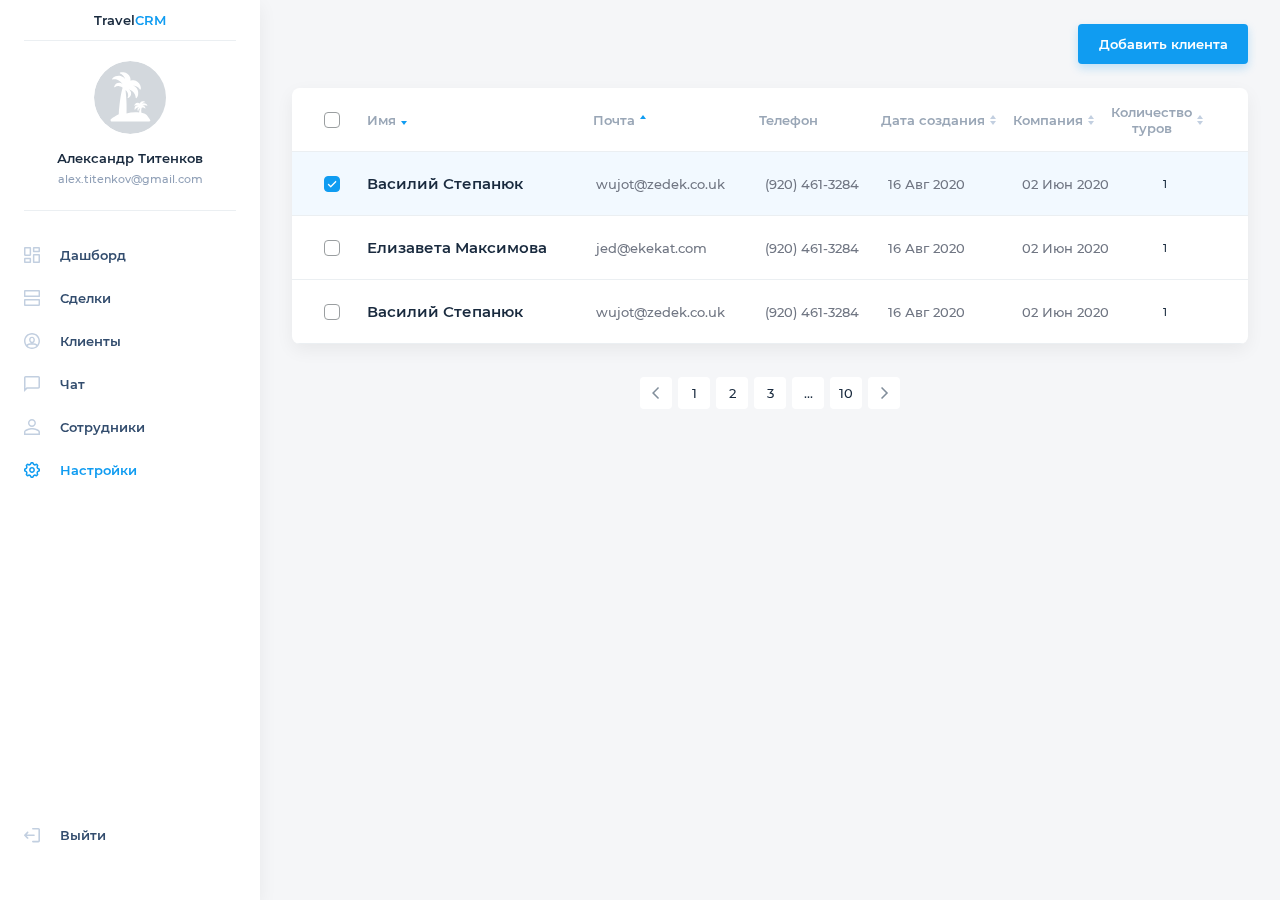
==== commit 627a63a7: "change id in inputs" ====
--- a/clients.html
+++ b/clients.html
@@ -136,9 +136,9 @@
     			1. Активное - класс selected
     			2. Не активное - дополнительных классов кроме checkbox__custom three_state dropdown нету
     			3. Стреднее - класс middle -->
-                <div for="somebody" class="checkbox__custom   three_state dropdown ">
+                <div for="selectState" class="checkbox__custom three_state dropdown ">
                     <div class="dropdown__toogle">
-                        <input type="checkbox" id="somebody" readonly="">
+                        <input type="checkbox" id="selectState" readonly="">
                         <span class="checkmark"></span>
                     </div>
                     <ul class="dropdown__list">
@@ -223,8 +223,8 @@
             </div>
             <!-- Что бы показать что элемент выбран нужно добавить класс selected -->
             <div class="contact__item selected">
-                <label for="somebody" class="checkbox__custom">
-                    <input type="checkbox" id="somebody" checked>
+                <label for="somebody1" class="checkbox__custom">
+                    <input type="checkbox" id="somebody1" checked>
                     <span class="checkmark"></span>
                 </label>
                 <div class="contact__preview">
@@ -238,8 +238,8 @@
                 
             </div>
             <div class="contact__item">
-                <label for="somebody" class="checkbox__custom">
-                    <input type="checkbox" id="somebody">
+                <label for="somebody2" class="checkbox__custom">
+                    <input type="checkbox" id="somebody2">
                     <span class="checkmark"></span>
                 </label>
                 <div class="contact__preview">
@@ -253,8 +253,8 @@
                 
             </div>
             <div class="contact__item">
-                <label for="somebody" class="checkbox__custom">
-                    <input type="checkbox" id="somebody">
+                <label for="somebody3" class="checkbox__custom">
+                    <input type="checkbox" id="somebody3">
                     <span class="checkmark"></span>
                 </label>
                 <div class="contact__preview">
--- a/css/style.css
+++ b/css/style.css
@@ -1 +1,1914 @@
-@font-face{font-family:Montserrat;src:url(Montserrat-Light.eot);src:local('Montserrat Light'),local('Montserrat-Light'),url(../font/montserrat/Montserrat-Light.eot?#iefix) format('embedded-opentype'),url(../font/montserrat/Montserrat-Light.woff) format('woff'),url(../font/montserrat/Montserrat-Light.ttf) format('truetype');font-weight:300;font-style:normal}@font-face{font-family:Montserrat;src:url(Montserrat-Thin.eot);src:local('Montserrat Thin'),local('Montserrat-Thin'),url(../font/montserrat/Montserrat-Thin.eot?#iefix) format('embedded-opentype'),url(../font/montserrat/Montserrat-Thin.woff) format('woff'),url(../font/montserrat/Montserrat-Thin.ttf) format('truetype');font-weight:100;font-style:normal}@font-face{font-family:Montserrat;src:url(Montserrat-SemiBold.eot);src:local('Montserrat SemiBold'),local('Montserrat-SemiBold'),url(../font/montserrat/Montserrat-SemiBold.eot?#iefix) format('embedded-opentype'),url(../font/montserrat/Montserrat-SemiBold.woff) format('woff'),url(../font/montserrat/Montserrat-SemiBold.ttf) format('truetype');font-weight:600;font-style:normal}@font-face{font-family:Montserrat;src:url(Montserrat-ExtraLight.eot);src:local('Montserrat ExtraLight'),local('Montserrat-ExtraLight'),url(../font/montserrat/Montserrat-ExtraLight.eot?#iefix) format('embedded-opentype'),url(../font/montserrat/Montserrat-ExtraLight.woff) format('woff'),url(../font/montserrat/Montserrat-ExtraLight.ttf) format('truetype');font-weight:200;font-style:normal}@font-face{font-family:Montserrat;src:url(Montserrat-Bold.eot);src:local('Montserrat Bold'),local('Montserrat-Bold'),url(../font/montserrat/Montserrat-Bold.eot?#iefix) format('embedded-opentype'),url(../font/montserrat/Montserrat-Bold.woff) format('woff'),url(../font/montserrat/Montserrat-Bold.ttf) format('truetype');font-weight:700;font-style:normal}@font-face{font-family:Montserrat;src:url(Montserrat-Regular.eot);src:local('Montserrat Regular'),local('Montserrat-Regular'),url(../font/montserrat/Montserrat-Regular.eot?#iefix) format('embedded-opentype'),url(../font/montserrat/Montserrat-Regular.woff) format('woff'),url(../font/montserrat/Montserrat-Regular.ttf) format('truetype');font-weight:400;font-style:normal}@font-face{font-family:Montserrat;src:url(Montserrat-Medium.eot);src:local('Montserrat Medium'),local('Montserrat-Medium'),url(../font/montserrat/Montserrat-Medium.eot?#iefix) format('embedded-opentype'),url(../font/montserrat/Montserrat-Medium.woff) format('woff'),url(../font/montserrat/Montserrat-Medium.ttf) format('truetype');font-weight:500;font-style:normal}@font-face{font-family:Montserrat;src:url(Montserrat-ExtraBold.eot);src:local('Montserrat ExtraBold'),local('Montserrat-ExtraBold'),url(../font/montserrat/Montserrat-ExtraBold.eot?#iefix) format('embedded-opentype'),url(../font/montserrat/Montserrat-ExtraBold.woff) format('woff'),url(../font/montserrat/Montserrat-ExtraBold.ttf) format('truetype');font-weight:800;font-style:normal}@font-face{font-family:Montserrat;src:url(Montserrat-Black.eot);src:local('Montserrat Black'),local('Montserrat-Black'),url(../font/montserrat/Montserrat-Black.eot?#iefix) format('embedded-opentype'),url(../font/montserrat/Montserrat-Black.woff) format('woff'),url(../font/montserrat/Montserrat-Black.ttf) format('truetype');font-weight:900;font-style:normal}.font-100{font-family:Montserrat,Arial,sans-serif;font-weight:100}.font-200{font-family:Montserrat,Arial,sans-serif;font-weight:200}.font-300{font-family:Montserrat,Arial,sans-serif;font-weight:300}.font-400{font-family:Montserrat,Arial,sans-serif;font-weight:400}.font-500{font-family:Montserrat,Arial,sans-serif;font-weight:500}.font-600{font-family:Montserrat,Arial,sans-serif;font-weight:600}.font-700{font-family:Montserrat,Arial,sans-serif;font-weight:700}.font-800{font-family:Montserrat,Arial,sans-serif;font-weight:800}.font-900{font-family:Montserrat,Arial,sans-serif;font-weight:900}*{margin:0;padding:0;border:0;box-sizing:border-box}body{font-family:Montserrat,Arial,sans-serif;font-weight:400}a{text-decoration:none;transition:.3s all ease-in-out}a:hover{text-decoration:none;transition:.3s all ease-in-out}.login__section{display:flex}.login__section .aside__img{width:61%;height:100vh;object-fit:cover}.flex{display:flex}.logo{display:block;font-family:Montserrat,Arial,sans-serif;font-weight:600;font-size:18px;line-height:normal;letter-spacing:normal;text-align:center;color:#192a3e}.logo span{text-transform:uppercase;color:#109cf1}.title__h2{font-family:Montserrat,Arial,sans-serif;font-weight:600;font-size:15px;line-height:1.67;letter-spacing:normal;text-align:center;color:#334d6e}.form__login{padding-right:120px;margin-left:auto;height:100vh;overflow-y:auto;width:calc(320px + 120px);padding-top:40px}.form__login .logo{margin-bottom:40px}.form__login .title__h2{width:80%;margin:0 auto;margin-bottom:48px}.additional__func{margin-top:64px}.additional__func p{margin-bottom:24px;font-family:Montserrat,Arial,sans-serif;font-weight:600;font-size:15px;line-height:1.67;letter-spacing:normal;text-align:center;color:#192a3e}.form .input__wrapp{position:relative}.form .gap--bottom{margin-bottom:30px}.form .gap--left{margin-left:40px}.form .w-200{width:200px}.form .w-320{width:320px}.form .w-170{width:170px}.form label:not(.checkbox__custom){display:block;font-family:Montserrat,Arial,sans-serif;font-weight:500;font-size:11px;line-height:normal;letter-spacing:normal;color:#818e9b;margin-bottom:1px;position:absolute;top:50%;transition:.3s all ease-in-out;transform:translateY(-50%)}.form input,.form textarea{display:block;width:100%;padding:8px 0;border-bottom:1px solid #d3d8dd;font-family:Montserrat,Arial,sans-serif;font-weight:500;font-size:13px;line-height:normal;letter-spacing:normal;color:#192a3e;background:#fff}.form input.filled~label,.form textarea.filled~label{transform:translateY(0);top:-14px;transition:.3s all ease-in-out}.form input:active,.form input:focus,.form textarea:active,.form textarea:focus{outline:0;border-bottom:1px solid #818e9b}.form input:active~label,.form input:focus~label,.form textarea:active~label,.form textarea:focus~label{transform:translateY(0);top:-14px;transition:.3s all ease-in-out;color:#109cf1}.form textarea{min-height:68px}.form [type=submit]{background:#109cf1;height:40px;padding:12px;border-radius:4px;box-shadow:0 4px 10px 0 rgba(16,156,241,.24);cursor:pointer;transition:.3s all ease-in-out;font-family:Montserrat,Arial,sans-serif;font-size:13px;font-weight:600;line-height:normal;letter-spacing:normal;text-align:center;color:#fff;margin-top:55px}.form [type=submit]:hover{transition:.3s all ease-in-out;background-color:#34aff9}.form .outline__btn{padding:12px 24px;height:40px;border-radius:4px;border:solid 1px #109cf1;background-color:#fff;font-family:Montserrat,Arial,sans-serif;font-weight:600;margin-top:55px;font-size:13px;line-height:normal;letter-spacing:normal;text-align:center;color:#109cf1;display:block;transition:.3s all ease-in-out;cursor:pointer}.form .outline__btn:hover{background:#e9f6fe;transition:.3s all ease-in-out}.form .submit__action[type=submit]{margin-left:auto;display:block;margin-top:0}.form .file__input{width:100%;height:284px;border:dashed 1px #99a6b6;background-color:#fff;position:relative;align-items:center;justify-content:center}.form .file__input input{position:absolute;height:100%;width:100%;opacity:0;cursor:pointer}.form .file__input img{width:64px;height:64px;display:block;margin:0 auto;margin-bottom:40px}.form .file__input p{font-family:Montserrat,Arial,sans-serif;font-weight:500;font-size:13px;line-height:normal;letter-spacing:normal;color:#99a6b6}.form .checkbox__custom,.form .radio__custom{position:relative;display:flex;font-family:Montserrat,Arial,sans-serif;font-weight:500;font-size:13px;line-height:normal;letter-spacing:normal;color:#192a3e;margin-right:40px}.form .checkbox__custom:last-child,.form .radio__custom:last-child{margin-right:0}.form .checkbox__custom .checkmark,.form .radio__custom .checkmark{width:16px;height:16px;border:solid 1.4px #9a9ea0;background-color:#fff;border-radius:50%;margin-right:12px;display:flex;align-items:center;justify-content:center}.form .checkbox__custom .checkmark:before,.form .radio__custom .checkmark:before{content:'';width:10px;height:10px;display:block;background:#fff;border-radius:50%;transition:.3s all ease-in-out}.form .checkbox__custom input,.form .radio__custom input{position:absolute;top:0;right:0;width:0;height:0;opacity:0;pointer-events:none}.form .checkbox__custom input:checked~.checkmark,.form .radio__custom input:checked~.checkmark{border:solid 1.4px #109cf1}.form .checkbox__custom input:checked~.checkmark:before,.form .radio__custom input:checked~.checkmark:before{transition:.3s all ease-in-out;background:#109cf1}.form .checkbox__custom{cursor:pointer}.form .checkbox__custom .checkmark{border-radius:4px}.form .checkbox__custom .checkmark:before{content:'';width:10px;height:10px;background:transparent url(../img/icon/icons-tick.svg) center center no-repeat;background-size:cover}.form .checkbox__custom input:checked~.checkmark{background:#109cf1}.form .checkbox__custom input:checked~.checkmark:before{background:transparent url(../img/icon/icons-tick.svg) center center no-repeat;background-size:cover}.form .warning__text{font-family:Montserrat,Arial,sans-serif;font-weight:500;font-size:13px;line-height:2.31;letter-spacing:normal;text-align:center;color:#192a3e}.settings__page{background:#f5f6f8;display:flex}.contacts__layout,.dasboard__layout,.deal__layout,.main__section{padding:40px 32px 32px 32px;width:calc(100% - 260px);height:100vh}.navigation__pan{width:260px;background:#fff;height:100vh;padding:12px 24px;position:relative;box-shadow:0 6px 18px 0 rgba(0,0,0,.06)}.navigation__pan .logo{font-size:13px;margin-bottom:12px}.navigation__pan hr{width:100%;height:1px;margin:0;background:#ebeff2}.navigation__pan .logout__btn{display:flex;align-items:center;height:20px;font-family:Montserrat,Arial,sans-serif;font-weight:600;font-size:13px;line-height:normal;letter-spacing:normal;color:#334d6e;transition:.3s all ease-in-out;position:absolute;left:24px;bottom:55px;width:100%}.navigation__pan .logout__btn svg{width:16px;height:16px;margin-right:20px}.navigation__pan .logout__btn svg path[fill]{transition:.3s all ease-in-out}.navigation__pan .logout__btn:hover svg path[fill]{fill:#2f4f75;transition:.3s all ease-in-out}.profile__section{padding-top:20px;padding-bottom:24px}.profile__img{width:72px;height:73px;object-fit:cover;border-radius:50%;overflow:hidden;display:block;margin:0 auto;margin-bottom:16px}.profile__name{font-family:Montserrat,Arial,sans-serif;font-weight:600;font-size:13px;line-height:normal;letter-spacing:normal;color:#192a3e;text-align:center;margin-bottom:6px}.profile__email{font-family:Montserrat,Arial,sans-serif;font-weight:500;font-size:11px;line-height:normal;letter-spacing:normal;text-align:center;color:#90a0b7}.nav__list{margin-top:22px}.nav__list li{list-style-type:none}.nav__list li:hover a{color:#88cef8;transition:.3s all ease-in-out}.nav__list li:hover svg path[fill]{fill:#88cef8;transition:.3s all ease-in-out}.nav__list li a{display:flex;height:43px;align-items:center;font-family:Montserrat,Arial,sans-serif;font-weight:600;font-size:13px;line-height:normal;letter-spacing:normal;color:#334d6e;transition:.3s all ease-in-out}.nav__list li svg{width:16px;height:16px;margin-right:20px}.nav__list li svg path[fill]{transition:.3s all ease-in-out}.nav__list li.active a{color:#109cf1}.nav__list li.active svg path[fill]{fill:#109cf1;transition:.3s all ease-in-out}.settings__main{display:flex}.account__settings__section{width:255px;border-radius:8px;box-shadow:0 6px 18px 0 rgba(0,0,0,.06);background-color:#fff;margin-right:32px}.settings{border-bottom:1px solid #ebeff2}.settings__header{display:flex;align-items:center;padding:17px 19px;border-bottom:1px solid #ebeff2}.settings__header img{width:20px;height:20px;margin-right:18px}.settings__title{font-family:Montserrat,Arial,sans-serif;font-weight:500;font-size:13px;line-height:normal;letter-spacing:normal;color:#192a3e;margin-bottom:2px}.settings__legend{font-family:Montserrat,Arial,sans-serif;font-weight:500;font-size:10px;line-height:normal;letter-spacing:normal;color:#707683}.settings__footer{padding-left:56px}.settings__list li{border-bottom:1px solid #ebeff2;list-style-type:none;border-right:4px solid transparent}.settings__list li:last-child{border-bottom:unset}.settings__list li a{font-family:Montserrat,Arial,sans-serif;font-size:13px;font-weight:500;line-height:normal;letter-spacing:normal;color:#99a6b6;transition:.3s all ease-in-out;height:64px;display:flex;align-items:center}.settings__list li:hover a{color:#58baf5;transition:.3s all ease-in-out}.settings__list li.active{border-right:4px solid #109cf1}.settings__list li.active a{color:#109cf1}.settings:last-child{border-bottom:unset}.settings:last-child .settings__list li:last-child{border-bottom:1px solid #ebeff2}.general__settings{border-radius:8px;box-shadow:0 6px 18px 0 rgba(0,0,0,.06);background-color:#fff;flex-grow:1;width:auto}.general__settings .item__footer{padding:0 24px}.item__header{border-bottom:1px solid #ebeff2;padding:21px 24px;align-items:center;justify-content:space-between}.item__header__title{font-family:Montserrat,Arial,sans-serif;font-size:18px;font-weight:500;line-height:normal;letter-spacing:normal;color:#192a3e}.item__header .create__btn{display:flex;cursor:pointer;font-family:Montserrat,Arial,sans-serif;font-size:13px;font-weight:600;line-height:normal;letter-spacing:normal;color:#109cf1;transition:.3s all ease-in-out}.item__header .create__btn img{width:16px;height:16px;margin-left:6px}.item__header .create__btn:hover{opacity:.7;transition:.3s all ease-in-out}.item__subtitle{font-family:Montserrat,Arial,sans-serif;font-weight:600;font-size:16px;line-height:normal;letter-spacing:normal;color:#192a3e}.general__settings__form .item__subtitle{margin-bottom:60px}.general__settings__form .gap--bottom{margin-bottom:42px}.general__settings__form fieldset{border-right:1px solid #ebeff2;padding-top:34px;width:50%;margin-right:40px;padding-right:40px;width:calc(320px + 40px);flex-shrink:0}.general__settings__form fieldset:last-child{border:unset;width:320px;margin-right:0;padding-right:0}.profile__img__select .item__footer{padding-top:32px}.profile__settings__form .item__footer{padding-top:24px}.profile__settings__form form{width:320px}.tag__title{font-family:Montserrat,Arial,sans-serif;font-weight:600;font-size:16px;line-height:normal;letter-spacing:normal;color:#192a3e;margin-bottom:16px}.tag__title__count{color:#99a6b6;margin-left:16px}.tag__section{padding-bottom:24px;border-bottom:1px solid #ebeff2;margin-bottom:24px}.tag__section:last-of-type{margin-bottom:40px}.tag__item{display:flex;align-items:center;margin-right:64px;flex-shrink:0}.tag__item .tag__name{min-width:74px;height:24px;padding:5px 10px 5px 11px;border-radius:4px;display:block;font-family:Montserrat,Arial,sans-serif;font-weight:500;font-size:11px;line-height:normal;letter-spacing:normal;text-align:center;color:#fff;flex-shrink:0}.tag__item.green .tag__name{background-color:#2ed47a}.tag__item.yellow .tag__name{background-color:#ffb946}.tag__item.red .tag__name{background-color:#f7685b}.tag__edit,.tag__remove{margin-left:16px;width:16px;cursor:pointer;transition:.3s all ease-in-out;flex-shrink:0}.tag__edit:hover,.tag__remove:hover{opacity:.6;transition:.3s all ease-in-out}.popup__create__tag{width:400px;padding:52px 40px 40px 40px;border-radius:8px;box-shadow:0 6px 18px 0 rgba(0,0,0,.06);background-color:#fff}.popup__create__tag .labels__block{margin-bottom:32px;padding-top:20px}.popup__create__tag .labels__block label{cursor:pointer}.popup__create__tag .color__select .flex{justify-content:space-between;align-items:center}.popup__create__tag .color__select label{top:0;position:relative;transform:unset;margin-bottom:9px}.popup__create__tag .color__select .tag__color{width:35px;height:35px;display:flex;justify-content:space-between;align-items:center;margin-bottom:0;position:relative}.popup__create__tag .color__select .tag__color .checkmark{width:24px;height:24px;border-radius:50%;background:red;transition:.3s all ease-in-out;cursor:pointer;margin-bottom:0;display:block}.popup__create__tag .color__select .tag__color:nth-child(1) .checkmark{background:#109cf1}.popup__create__tag .color__select .tag__color:nth-child(2) .checkmark{background:#2ed47a}.popup__create__tag .color__select .tag__color:nth-child(3) .checkmark{background:#ff3c5f}.popup__create__tag .color__select .tag__color:nth-child(4) .checkmark{background:#ffb946}.popup__create__tag .color__select .tag__color:nth-child(5) .checkmark{background:#885af8}.popup__create__tag .color__select .tag__color:nth-child(6) .checkmark{background:#99a6b6}.popup__create__tag .color__select .tag__color:nth-child(7) .checkmark{background:#475bff}.popup__create__tag .color__select .tag__color:nth-child(8) .checkmark{background:#ea67d0}.popup__create__tag .color__select .tag__color input{position:absolute;top:0;left:0;width:0;height:0;pointer-events:none;opacity:0}.popup__create__tag .color__select .tag__color input:checked~.checkmark{width:35px;height:35px;margin-left:-5.5px}.popup{position:fixed;top:-1000vh;left:0;right:0;margin:0 auto;transition:.3s all ease-in-out;padding:52px 40px 40px 40px;border-radius:8px;box-shadow:0 6px 18px 0 rgba(0,0,0,.06);background-color:#fff}.popup .popup__title{font-family:Montserrat,Arial,sans-serif;font-weight:600;font-size:15px;line-height:normal;letter-spacing:normal;color:#192a3e;text-align:center;margin-bottom:45px}.popup.w-400{width:400px}.popup.show{top:10%;z-index:9999;transition:.3s all ease-in-out}.popup .close__icon{display:block;width:24px;height:24px;margin-left:auto;cursor:pointer;margin-top:calc(-24px - 16px);margin-right:-24px}.popup .btn__section{justify-content:space-between}.popup .btn__section .outline__btn,.popup .btn__section input[type=submit]{width:calc((100% - 32px)/ 2)}.popup__back{width:100vw;height:100vh;background:#192a3e;opacity:.5;position:fixed;z-index:999;display:block;opacity:0;z-index:-1000;pointer-events:none}.popup__back.show{opacity:.6;z-index:999}.chat__contacts__list{width:385px;background:#fff;border-radius:8px;box-shadow:0 6px 18px 0 rgba(0,0,0,.06);background-color:#fff;margin-right:24px;flex-shrink:0;overflow-y:auto;height:100%}.chat__preview{position:relative;height:72px;border-bottom:1px solid #ebeff2;border-right:4px solid transparent}.chat__preview.opened{border-right:4px solid #109cf1}.chat__preview.opened .contact__img{border:1px solid #109cf1}.contact__img{margin-right:10px;flex-shrink:0;width:27px;height:27px;border:1px solid transparent;padding:2px;border-radius:50%}.contact__img img{width:100%;object-fit:cover;height:100%}.contact__name{font-family:Montserrat,Arial,sans-serif;font-weight:600;font-size:15px;line-height:normal;letter-spacing:normal;color:#192a3e;margin-bottom:4px}.contact .text__message,.contact__message{font-family:Montserrat,Arial,sans-serif;font-weight:500;font-size:13px;line-height:normal;letter-spacing:normal;color:#707683;max-width:275px;text-overflow:ellipsis;white-space:nowrap;overflow:hidden;display:block}.contact .chat__date{position:absolute;font-family:Montserrat,Arial,sans-serif;font-weight:500;font-size:10px;line-height:normal;letter-spacing:normal;text-align:right;color:#334d6e;top:20px;right:12px}.contact.chat__preview{padding:16px 14px;align-items:center}.contact .message__count{width:16px;height:16px;font-family:Montserrat,Arial,sans-serif;font-weight:600;border-radius:4px;background-color:#109cf1;font-size:8px;display:flex;align-items:center;justify-content:center;line-height:normal;letter-spacing:normal;text-align:center;color:#fff;position:absolute;bottom:16px;right:12px}.contact .texting__message{display:none}.draft__message span{font-family:Montserrat,Arial,sans-serif;font-weight:500;font-size:13px;line-height:normal;letter-spacing:normal;color:#99a6b6;margin-right:5px}.draft__icon{width:16px;height:16px;position:absolute;bottom:16px;right:12px}.texting .contact__message{display:none}.texting .texting__message{display:block;font-size:13px;font-family:Montserrat,Arial,sans-serif;font-weight:500;font-style:italic;line-height:normal;letter-spacing:normal;color:#99a6b6}.main__chat{height:100%;width:auto;flex-grow:1;background:#fff;border-radius:8px;box-shadow:0 6px 18px 0 rgba(0,0,0,.06);background-color:#fff}.main__chat .chat__header{display:flex;align-items:center;padding:24px;border-bottom:1px solid #ebeff2;height:72px}.main__chat .chat__header__img{width:24px;height:24px;border-radius:50%;margin-right:15px;flex-shrink:0}.main__chat .chat__header__name{font-family:Montserrat,Arial,sans-serif;font-weight:600;font-size:15px;line-height:normal;letter-spacing:normal;color:#192a3e;display:flex;align-items:center}.main__chat .chat__header__name:after{content:'';display:inline-block;width:6px;height:6px;border-radius:50%;background:#f7685b;margin-left:14px}.main__chat .chat__header__name.online:after{background:#2ed47a}.chat__main{padding:0 24px;overflow-y:auto;max-height:calc(100% - 72px - 64px);box-sizing:border-box;display:grid;align-items:flex-end;padding-bottom:34px;padding-top:34px}.sender__message{width:525px;margin-bottom:40px}.sender__message:last-child{margin-bottom:0}.sender__message--header{display:flex;align-items:center;padding-bottom:12px}.sender__message__img{width:16px;height:16px;border-radius:50%;margin-right:12px}.sender__message__name{font-family:Montserrat,Arial,sans-serif;font-weight:500;font-size:13px;line-height:normal;letter-spacing:normal;color:#192a3e}.sender__message__time{font-family:Montserrat,Arial,sans-serif;font-weight:500;font-size:10px;line-height:normal;letter-spacing:normal;text-align:right;color:#90a0b7;margin-left:auto}.sender__message--footer{padding:16px 20px 16px 24px;border-radius:0 8px 8px 8px}.sender__message--footer p{font-family:Montserrat,Arial,sans-serif;font-weight:500;font-size:13px;line-height:1.38;letter-spacing:normal}.sender__message.interlocutor__message .sender__message--footer{background:#109cf1}.sender__message.interlocutor__message .sender__message--footer p{color:#fff}.sender__message.own__message{margin-left:auto}.sender__message.own__message .sender__message--header{justify-content:flex-end}.sender__message.own__message .sender__message__time{margin-left:12px}.sender__message.own__message .sender__message--footer{border:solid 1px #e4e9ee;border-radius:8px 0 8px 8px;background:#fff}.sender__message.texting__message{display:none}.sender__message.texting__message.texting__message{display:block}.sender__message.texting__message .texting__text{margin-left:15px;font-family:Montserrat,Arial,sans-serif;font-weight:500;font-size:13px;font-style:italic;line-height:normal;letter-spacing:normal;color:#99a6b6}.input__field__block{min-height:64px;background:#fff;width:100%;border-top:1px solid #ebeff2}.input__field__block form{align-items:flex-end}.input__field__block .add__file__field{height:64px;width:64px;border-right:1px solid #ebeff2;display:flex;align-items:center;justify-content:center;position:relative}.input__field__block .add__file__field input{position:absolute;top:0;left:0;width:100%;height:100%;opacity:0;cursor:pointer}.input__field__block .input__field{width:calc(100% - 64px - 64px - 1px)}.input__field__block .input__field input{width:100%;height:64px;padding:23px 16px;font-family:Montserrat,Arial,sans-serif;font-weight:500;font-size:13px;line-height:normal;letter-spacing:normal;color:#192a3e}.input__field__block .input__field input:active,.input__field__block .input__field input:focus{outline:0}.input__field__block button{width:64px;height:64px;background:#109cf1;display:flex;align-items:center;justify-content:center;cursor:pointer;transition:.3s all ease-in-out}.input__field__block button:hover{background:#28a6f2;transition:.3s all ease-in-out}.dropdown{position:relative}.dropdown__toogle{position:relative}.dropdown__toogle .dropdown__arr{width:16px;height:16px;position:absolute;right:0;transition:.3s all ease-in-out;bottom:8px}.dropdown__list{position:absolute;max-height:0;overflow:hidden;opacity:0;z-index:-100;top:100%;left:0;width:100%;padding:8px 0;box-shadow:0 2px 10px 0 rgba(0,0,0,.08);transition:.3s all ease-in-out;background-color:#fff}.dropdown__list li{list-style-type:unset;padding:8px 12px;display:flex;align-items:center;cursor:pointer;transition:.3s all ease-in-out;font-family:Montserrat,Arial,sans-serif;font-weight:500;font-size:13px;line-height:normal;letter-spacing:normal;color:#192a3e}.dropdown__list li:hover{background:#f2f9ff;transition:.3s all ease-in-out}.dropdown__list li img{width:24px;height:24px;margin-right:12px}.dropdown__list li .priority__circle{width:16px;height:16px;margin-right:20px;position:unset}.dropdown.open .dropdown__list{z-index:99;max-height:500px;overflow-y:auto;transition:.3s all ease-in-out;opacity:1}.dropdown.open .dropdown__toogle .dropdown__arr{transition:.3s all ease-in-out;transform:rotate(180deg)}.dropdown__additional .executor__img{width:24px;height:24px;margin-right:12px;position:absolute;left:0;bottom:5px}.dropdown__additional input{padding-left:36px;cursor:pointer}.dropdown .priority__circle{width:16px;height:16px;margin-right:20px;position:absolute;left:0;bottom:9px;border-radius:50%}.creator__input{background:#f3f5f9}.creator__input input,.creator__input label{pointer-events:none}.creation__date{font-family:Montserrat,Arial,sans-serif;font-weight:500;font-size:13px;line-height:normal;letter-spacing:normal;color:#99a6b6;opacity:0;pointer-events:none}.creation__date.show{pointer-events:all;opacity:1}.taskboard{width:calc(100% - 260px);height:100vh}.taskboard hr{width:100%;height:1px;background:#ebeff2}.add__client,.create__task{width:170px;height:40px;padding:12px;border-radius:4px;box-shadow:0 4px 10px 0 rgba(16,156,241,.24);background-color:#109cf1;font-family:Montserrat,Arial,sans-serif;font-weight:600;font-size:13px;line-height:normal;letter-spacing:normal;text-align:center;color:#fff;display:block;margin-top:24px;margin-right:calc(24px + (100vw - 1440px)/ 2);margin-left:auto;margin-bottom:24px}.taskboard__layout{padding:20px 24px;height:calc(100% - 88px);overflow-y:auto;padding-top:0}.tasks__column{width:320px;margin-right:56px;padding-bottom:70px}.tasks__column:last-child{margin-right:0}.tasks__column .column__header{align-items:center;padding-bottom:21px;background:#f5f6f8;padding-top:24px}.tasks__column .column__header h2{font-family:Montserrat,Arial,sans-serif;font-weight:600;font-size:15px;line-height:normal;letter-spacing:normal;color:#192a3e;padding-right:20px;border-right:1px solid #ebeff2;display:inline}.tasks__column .column__header h2 span{color:#99a6b6;margin-left:10px}.tasks__column .column__control{width:16px;height:16px;margin-left:16px;cursor:pointer}.tasks__column .btn__add__task{width:24px;height:24px;background:#109cf1;border-radius:50%;display:flex;align-items:center;cursor:pointer;justify-content:center;transition:.3s all ease-in-out;margin-left:auto;margin-right:calc(-16px - 24px)}.tasks__column .btn__add__task:hover{background:#40b0f4;transition:.3s all ease-in-out}.tasks__column .btn__add__task img{width:12px;height:12px}.task{padding:16px 20px 20px 24px;background:#fff;position:relative;border-radius:0 8px 8px 0;box-shadow:0 2px 10px 0 rgba(0,0,0,.08);background-color:#fff;border-left:4px solid #2ed47a;cursor:pointer;margin-bottom:20px}.task__dnd{border:dashed 1px #d7dbdf;border-radius:8px;background-color:#fcfcfc;height:120px;display:none}.task__dnd.show{display:block}.task .remove__icon{width:16px;height:16px;position:absolute;top:12px;right:12px;opacity:0;transition:.3s all ease-in-out}.task:hover .remove__icon{transition:.3s all ease-in-out;opacity:1}.task.green{border-left:4px solid #2ed47a;background:unset}.task.yellow{border-left:4px solid #ffb946;background:unset}.task.red{border-left:4px solid #f7685b;background:unset}.task .task__title{font-family:Montserrat,Arial,sans-serif;font-weight:600;font-size:15px;line-height:normal;letter-spacing:normal;color:#192a3e;margin-bottom:12px}.task__deadline{font-family:Montserrat,Arial,sans-serif;font-weight:500;font-size:13px;line-height:normal;margin-bottom:19px;letter-spacing:normal;color:#99a6b6}.task__deadline span{margin-left:8px;color:#707683}.task__executor{align-items:center}.task__executor .executor__img{width:24px;height:24px;border-radius:50%;margin-right:12px}.task__executor .executor__name{font-family:Montserrat,Arial,sans-serif;font-weight:500;font-size:13px;line-height:normal;letter-spacing:normal;color:#707683}.task .price{position:absolute;font-family:Montserrat,Arial,sans-serif;font-weight:500;font-size:13px;line-height:normal;letter-spacing:normal;text-align:right;color:#707683;right:20px;bottom:24px}.return__btn{display:flex;align-items:center;font-family:Montserrat,Arial,sans-serif;font-weight:500;font-size:13px;line-height:normal;letter-spacing:normal;color:#707683;margin-bottom:24px}.return__btn:hover{color:#109cf1}.return__btn img{width:16px;height:16px;margin-right:8px}.deal__layout{padding:44px 32px 32px 32px;overflow-y:auto;padding-bottom:130px}.deal__form{border-radius:8px;box-shadow:0 6px 18px 0 rgba(0,0,0,.06);background-color:#fff;position:relative}.deal__form .gap--bottom{margin-bottom:42px}.deal__form fieldset{padding-top:35px;padding-left:24px;flex-shrink:0;padding-bottom:40px}.deal__form fieldset:first-child{width:calc(320px + 2*24px);border-right:1px solid #ebeff2;padding-right:24px;box-sizing:border-box}.deal__form fieldset:last-child{width:calc(100% - 320px - 2*24px);padding-right:32px}.deal__form fieldset:last-child .flex .input__wrapp{margin-right:45px}.deal__form fieldset:last-child .flex .input__wrapp:last-child{margin-right:0}.deal__form .doc{align-items:center;margin-bottom:16px}.deal__form .doc:last-child{margin-bottom:40px}.deal__form .doc a{font-family:Montserrat,Arial,sans-serif;font-weight:500;font-size:13px;line-height:normal;letter-spacing:normal;color:#109cf1;display:flex;align-items:center}.deal__form .doc a img{margin-right:10px}.deal__form .doc a:hover{color:#0d8ddb}.deal__form .doc img{width:16px;height:16px}.deal__form .doc:hover .remove__icon{opacity:1;transition:.3s all ease-in-out}.deal__form .doc .remove__icon{opacity:0;margin-left:8px;transition:.3s all ease-in-out;cursor:pointer}.deal__form .btn__section{position:absolute;bottom:-80px;right:0}.statistics{display:grid;grid-template-columns:repeat(3,160px);grid-template-rows:180px 256px;width:540px;justify-content:space-between;align-items:flex-start;margin-right:85px}.statistics .grid__big,.statistics .grid__small{padding:24px 25px;border-radius:8px;box-shadow:0 2px 10px 0 rgba(0,0,0,.08);background-color:#fff}.statistics .grid__big{grid-column-start:1;grid-row-start:2;grid-row-end:3;grid-column-end:4;justify-content:center;align-items:center}.statistics .grid__small{height:140px;margin-bottom:40px}.statistics__icon{width:24px;height:24px;display:block;margin:0 auto;margin-bottom:12px}.statistics__title{font-family:Montserrat,Arial,sans-serif;font-weight:600;font-size:15px;line-height:normal;letter-spacing:normal;text-align:center;color:#192a3e;margin-bottom:12px}.statistics__count{font-family:Montserrat,Arial,sans-serif;font-weight:600;font-size:20px;line-height:normal;letter-spacing:normal;text-align:center;color:#99a6b6}.statistics__chart{width:160px;height:160px;margin:0 24px;border-radius:50%;background:linear-gradient(90deg,#ffb946 50%,transparent 50%),linear-gradient(170deg,#109cf1 50%,#ffb946 50%)}.statistics .statistics__legend{width:100px}.statistics .statistics__legend.clients .statistics__legend__number{color:#ffb946}.statistics .statistics__legend.empl .statistics__legend__number{color:#109cf1}.statistics .statistics__legend__number{font-family:Montserrat,Arial,sans-serif;font-weight:600;font-size:15px;line-height:normal;letter-spacing:normal;text-align:center;margin-bottom:8px}.statistics .statistics__legend__items{font-family:Montserrat,Arial,sans-serif;font-weight:500;font-size:13px;line-height:normal;text-align:center;letter-spacing:normal;color:#192a3e}.dasboard__layout .tasks__column{width:445px}.dasboard__layout .tasks__column .column__header{padding-top:0}.contacts__layout{padding-top:20px}.action__info{padding-bottom:24px;align-items:center;display:flex;pointer-events:none;opacity:0;transition:.3s all ease-in-out}.action__info.show{pointer-events:all;opacity:1;transition:.3s all ease-in-out}.action__info .action__legend{font-family:Montserrat,Arial,sans-serif;font-weight:500;font-size:13px;line-height:normal;letter-spacing:normal;color:#707683;margin-right:32px}.action__info .action__legend:first-child{margin-right:56px}.action__info .change__status,.action__info .delete{font-family:Montserrat,Arial,sans-serif;font-weight:500;font-size:13px;line-height:normal;letter-spacing:normal;color:#109cf1;margin-right:32px}.action__info .change__status:hover,.action__info .delete:hover{color:#40b0f4}.contact__table{border-radius:8px;box-shadow:0 6px 18px 0 rgba(0,0,0,.06);background-color:#fff;max-height:calc(11*64px);overflow:hidden;margin-bottom:33px}.contact__item{padding:0 24px 0 32px;height:64px;border-bottom:1px solid #ebeff2;align-items:center;position:relative;cursor:pointer;transition:.3s all ease-in-out;padding-right:75px;display:flex}.contact__item.selected{transition:.3s all ease-in-out;background:#f2f9ff}.contact__item:hover{box-shadow:0 2px 8px 0 rgba(0,0,0,.1);transition:.3s all ease-in-out}.contact__item .checkbox__custom{margin-right:27px}.contact__item .checkbox__custom .checkmark{margin-right:0}.contact__item .contact__preview{display:flex;align-items:center;width:265px}.contact__item .contact__preview__img{width:24px;height:24px;margin-right:12px;border-radius:50%}.contact__item .contact__preview__name{font-family:Montserrat,Arial,sans-serif;font-weight:600;font-size:15px;line-height:normal;letter-spacing:normal;color:#192a3e;max-width:185px;text-overflow:ellipsis;overflow:hidden;white-space:nowrap}.contact__item__company,.contact__item__last-active,.contact__item__mail,.contact__item__start,.contact__item__tel{display:block;font-family:Montserrat,Arial,sans-serif;font-weight:500;font-size:13px;line-height:normal;letter-spacing:normal;color:#707683}.contact__item__mail{width:195px}.contact__item__tel{width:143px}.contact__item__start{width:155px}.contact__item__last-active{width:144px}.contact__item__status{display:block;width:100px;padding:5px 11px;height:24px;border-radius:4px;font-family:Montserrat,Arial,sans-serif;font-weight:500;font-size:11px;line-height:normal;letter-spacing:normal;text-align:center;color:#fff;margin:0 auto}.contact__item__company{width:115px}.contact__item__tour-count{font-family:Montserrat,Arial,sans-serif;font-weight:500;font-size:11px;line-height:normal;letter-spacing:normal;text-align:center;color:#192a3e;width:100px;flex-grow:1}.contact__item__chat{width:16px;height:auto;margin-left:58px;position:absolute;right:21px;transform:translateY(-50%)}.contact__table__header .contact__item__company,.contact__table__header .contact__item__last-active,.contact__table__header .contact__item__mail,.contact__table__header .contact__item__start,.contact__table__header .contact__item__status,.contact__table__header .contact__item__tel,.contact__table__header .contact__item__tour-count,.contact__table__header .contact__preview__name{font-family:Montserrat,Arial,sans-serif;font-weight:600;font-size:13px;line-height:normal;letter-spacing:normal;color:#99a6b6;display:flex;align-items:center;padding:0}.contact__table__header svg{flex-shrink:0}.contact__table__header .sort__upper path{fill:transparent}.contact__table__header .sort__upper path:nth-child(2){fill:#109cf1}.contact__table__header .sort__down path{fill:transparent}.contact__table__header .sort__down path:nth-child(3){fill:#109cf1}.contact__table__header .three_state.middle .checkmark:before{content:'';background:unset;display:flex;width:8px;height:1px;background:#109cf1;border-radius:0}.contact__table__header .three_state.middle .checkmark{border-color:#109cf1}.contact__table__header .three_state.selected .checkmark{border-color:#109cf1;background:#109cf1}.contact__table__header .three_state.selected .checkmark:after{background:transparent url(../img/icon/icons-tick.svg) center center no-repeat;background-size:cover}.contact__table__header .three_state .dropdown__list{width:240px;left:100%}.green{background:#2ed47a}.yellow{background:#ffb946}.red{background:#f7685b}.pagination__section ul{display:flex;align-items:center;justify-content:center}.pagination__section li{list-style-type:none;width:32px;height:32px;font-family:Montserrat,Arial,sans-serif;font-weight:500;font-size:13px;line-height:normal;letter-spacing:normal;text-align:center;border-radius:4px;background-color:#fff;margin-right:6px;overflow:hidden}.pagination__section li a{width:100%;height:100%;display:flex;align-items:center;color:#192a3e;justify-content:center}.pagination__section li a:hover{background:#e2e9f1}.pagination__section li:last-child{margin-right:0}.clients__layout{padding-top:0}.clients__layout .contact__item{padding-right:40px}.client-form__layout .deal__form .form{padding:24px;width:calc(24px * 2 + 320px * 2 + 40px)}+* {
+	 margin: 0;
+	 padding: 0;
+	 border: 0;
+	 box-sizing: border-box;
+}
+/* This stylesheet generated by Transfonter (https://transfonter.org) on October 3, 2017 10:05 PM */
+ @font-face {
+	 font-family: 'Montserrat';
+	 src: url('Montserrat-SemiBold.eot');
+	 src: local('Montserrat SemiBold'), local('Montserrat-SemiBold'), url('../font/montserrat/Montserrat-SemiBold.eot?#iefix') format('embedded-opentype'), url('../font/montserrat/Montserrat-SemiBold.woff') format('woff'), url('../font/montserrat/Montserrat-SemiBold.ttf') format('truetype');
+	 font-weight: 600;
+	 font-style: normal;
+}
+ @font-face {
+	 font-family: 'Montserrat';
+	 src: url('Montserrat-Medium.eot');
+	 src: local('Montserrat Medium'), local('Montserrat-Medium'), url('../font/montserrat/Montserrat-Medium.eot?#iefix') format('embedded-opentype'), url('../font/montserrat/Montserrat-Medium.woff') format('woff'), url('../font/montserrat/Montserrat-Medium.ttf') format('truetype');
+	 font-weight: 500;
+	 font-style: normal;
+}
+ body {
+	 font-family: 'Montserrat', Arial, sans-serif;
+	 font-weight: 500;
+}
+ a {
+	 text-decoration: none;
+	 transition: 0.3s all ease-in-out;
+}
+ a:hover {
+	 text-decoration: none;
+	 transition: 0.3s all ease-in-out;
+}
+ .login__section {
+	 display: flex;
+	 align-items: center;
+}
+ .login__section .aside__img {
+	 width: 61%;
+	 height: 100vh;
+	 object-fit: cover;
+}
+ .flex {
+	 display: flex;
+}
+ .logo {
+	 display: block;
+	 font-family: 'Montserrat', Arial, sans-serif;
+	 font-weight: 600;
+	 font-size: 18px;
+	 line-height: normal;
+	 letter-spacing: normal;
+	 text-align: center;
+	 color: #192a3e;
+}
+ .logo span {
+	 text-transform: uppercase;
+	 color: #109cf1;
+}
+ .title__h2 {
+	 font-family: 'Montserrat', Arial, sans-serif;
+	 font-weight: 600;
+	 font-size: 15px;
+	 line-height: 1.67;
+	 letter-spacing: normal;
+	 text-align: center;
+	 color: #334d6e;
+}
+ .form__login {
+	 margin-right: auto;
+	 margin-left: auto;
+	 max-height: 750px;
+	 overflow-y: auto;
+	 width: calc(320px);
+	 padding-top: 40px;
+}
+ @media all and (max-height: 600px) {
+	 .form__login {
+		 height: 100vh;
+	}
+}
+ .form__login .logo {
+	 margin-bottom: 40px;
+}
+ .form__login .title__h2 {
+	 width: 80%;
+	 margin: 0 auto;
+	 margin-bottom: 48px;
+}
+ .additional__func {
+	 margin-top: 64px;
+}
+ .additional__func p {
+	 margin-bottom: 24px;
+	 font-family: 'Montserrat', Arial, sans-serif;
+	 font-weight: 600;
+	 font-size: 15px;
+	 line-height: 1.67;
+	 letter-spacing: normal;
+	 text-align: center;
+	 color: #192a3e;
+}
+ .form .input__wrapp {
+	 position: relative;
+}
+ .form .gap--bottom {
+	 margin-bottom: 30px;
+}
+ .form .gap--left {
+	 margin-left: 40px;
+}
+ .form .w-200 {
+	 width: 200px;
+}
+ .form .w-320 {
+	 width: 320px;
+}
+ .form .w-170 {
+	 width: 170px;
+}
+ .form label:not(.checkbox__custom, .radio__custom) {
+	 display: block;
+	 font-family: 'Montserrat', Arial, sans-serif;
+	 font-weight: 500;
+	 font-size: 11px;
+	 line-height: normal;
+	 letter-spacing: normal;
+	 color: #818e9b;
+	 margin-bottom: 1px;
+	 position: absolute;
+	 top: 50%;
+	 transition: 0.3s all ease-in-out;
+	 transform: translateY(-50%);
+}
+ .form input, .form textarea {
+	 display: block;
+	 width: 100%;
+	 padding: 8px 0;
+	 border-bottom: 1px solid #d3d8dd;
+	 font-family: 'Montserrat', Arial, sans-serif;
+	 font-weight: 500;
+	 font-size: 13px;
+	 line-height: normal;
+	 letter-spacing: normal;
+	 color: #192a3e;
+	 background: white;
+}
+ .form input.filled ~ label, .form textarea.filled ~ label {
+	 transform: translateY(0);
+	 top: -14px;
+	 transition: 0.3s all ease-in-out;
+}
+ .form input:active, .form textarea:active, .form input:focus, .form textarea:focus {
+	 outline: none;
+	 border-bottom: 1px solid #818e9b;
+}
+ .form input:active ~ label, .form textarea:active ~ label, .form input:focus ~ label, .form textarea:focus ~ label {
+	 transform: translateY(0);
+	 top: -14px;
+	 transition: 0.3s all ease-in-out;
+	 color: #109cf1;
+}
+ .form textarea {
+	 min-height: 68px;
+}
+ .form [type="submit"] {
+	 background: #109cf1;
+	 height: 40px;
+	 padding: 12px;
+	 border-radius: 4px;
+	 box-shadow: 0 4px 10px 0 rgba(16, 156, 241, 0.24);
+	 cursor: pointer;
+	 transition: 0.3s all ease-in-out;
+	 font-family: 'Montserrat', Arial, sans-serif;
+	 font-weight: 600;
+	 font-size: 13px;
+	 font-weight: 600;
+	 line-height: normal;
+	 letter-spacing: normal;
+	 text-align: center;
+	 color: #fff;
+	 margin-top: 55px;
+}
+ .form [type="submit"]:hover {
+	 transition: 0.3s all ease-in-out;
+	 background-color: #34aff9;
+}
+ .form .outline__btn {
+	 padding: 12px 24px;
+	 height: 40px;
+	 border-radius: 4px;
+	 border: solid 1px #109cf1;
+	 background-color: #fff;
+	 font-family: 'Montserrat', Arial, sans-serif;
+	 font-weight: 600;
+	 margin-top: 55px;
+	 font-size: 13px;
+	 line-height: normal;
+	 letter-spacing: normal;
+	 text-align: center;
+	 color: #109cf1;
+	 display: block;
+	 transition: 0.3s all ease-in-out;
+	 cursor: pointer;
+}
+ .form .outline__btn:hover {
+	 background: #e9f6fe;
+	 transition: 0.3s all ease-in-out;
+}
+ .form .submit__action[type="submit"] {
+	 margin-left: auto;
+	 display: block;
+	 margin-top: 0;
+}
+ .form .file__input {
+	 width: 100%;
+	 height: 284px;
+	 border: dashed 1px #99a6b6;
+	 background-color: #fff;
+	 position: relative;
+	 align-items: center;
+	 justify-content: center;
+}
+ .form .file__input input {
+	 position: absolute;
+	 height: 100%;
+	 width: 100%;
+	 opacity: 0;
+	 cursor: pointer;
+}
+ .form .file__input img {
+	 width: 64px;
+	 height: 64px;
+	 display: block;
+	 margin: 0 auto;
+	 margin-bottom: 40px;
+}
+ .form .file__input p {
+	 font-family: 'Montserrat', Arial, sans-serif;
+	 font-weight: 500;
+	 font-size: 13px;
+	 line-height: normal;
+	 letter-spacing: normal;
+	 color: #99a6b6;
+}
+ .form .radio__custom, .form .checkbox__custom {
+	 position: relative;
+	 display: flex;
+	 font-family: 'Montserrat', Arial, sans-serif;
+	 font-weight: 500;
+	 font-size: 13px;
+	 line-height: normal;
+	 letter-spacing: normal;
+	 color: #192a3e;
+	 margin-right: 40px;
+}
+ .form .radio__custom:last-child, .form .checkbox__custom:last-child {
+	 margin-right: 0;
+}
+ .form .radio__custom .checkmark, .form .checkbox__custom .checkmark {
+	 width: 16px;
+	 height: 16px;
+	 border: solid 1.4px #9a9ea0;
+	 background-color: #fff;
+	 border-radius: 50%;
+	 margin-right: 12px;
+	 display: flex;
+	 align-items: center;
+	 justify-content: center;
+}
+ .form .radio__custom .checkmark:before, .form .checkbox__custom .checkmark:before {
+	 content: '';
+	 width: 10px;
+	 height: 10px;
+	 display: block;
+	 background: white;
+	 border-radius: 50%;
+	 transition: 0.3s all ease-in-out;
+}
+ .form .radio__custom input, .form .checkbox__custom input {
+	 position: absolute;
+	 top: 0;
+	 right: 0;
+	 width: 0;
+	 height: 0;
+	 opacity: 0;
+	 pointer-events: none;
+}
+ .form .radio__custom input:checked ~ .checkmark, .form .checkbox__custom input:checked ~ .checkmark {
+	 border: solid 1.4px #109cf1;
+}
+ .form .radio__custom input:checked ~ .checkmark:before, .form .checkbox__custom input:checked ~ .checkmark:before {
+	 transition: 0.3s all ease-in-out;
+	 background: #109cf1;
+}
+ .form .checkbox__custom {
+	 cursor: pointer;
+}
+ .form .checkbox__custom .checkmark {
+	 border-radius: 4px;
+}
+ .form .checkbox__custom .checkmark:before {
+	 content: '';
+	 width: 10px;
+	 height: 10px;
+	 background: transparent url(../img/icon/icons-tick.svg) center center no-repeat;
+	 background-size: cover;
+}
+ .form .checkbox__custom input:checked ~ .checkmark {
+	 background: #109cf1;
+}
+ .form .checkbox__custom input:checked ~ .checkmark:before {
+	 background: transparent url(../img/icon/icons-tick.svg) center center no-repeat;
+	 background-size: cover;
+}
+ .form .warning__text {
+	 font-family: 'Montserrat', Arial, sans-serif;
+	 font-weight: 500;
+	 font-size: 13px;
+	 line-height: 2.31;
+	 letter-spacing: normal;
+	 text-align: center;
+	 color: #192a3e;
+}
+ .settings__page {
+	 background: #f5f6f8;
+	 display: flex;
+}
+ .main__section, .deal__layout, .dasboard__layout, .contacts__layout {
+	 padding: 40px 32px 32px 32px;
+	 width: calc(100% - 260px);
+	 height: 100vh;
+}
+ .navigation__pan {
+	 width: 260px;
+	 background: white;
+	 height: 100vh;
+	 padding: 12px 24px;
+	 position: relative;
+	 box-shadow: 0 6px 18px 0 rgba(0, 0, 0, 0.06);
+}
+ .navigation__pan .logo {
+	 font-size: 13px;
+	 margin-bottom: 12px;
+}
+ .navigation__pan hr {
+	 width: 100%;
+	 height: 1px;
+	 margin: 0;
+	 background: #ebeff2;
+}
+ .navigation__pan .logout__btn {
+	 display: flex;
+	 align-items: center;
+	 height: 20px;
+	 font-family: 'Montserrat', Arial, sans-serif;
+	 font-weight: 600;
+	 font-size: 13px;
+	 line-height: normal;
+	 letter-spacing: normal;
+	 color: #334d6e;
+	 transition: 0.3s all ease-in-out;
+	 position: absolute;
+	 left: 24px;
+	 bottom: 55px;
+	 width: 100%;
+}
+ .navigation__pan .logout__btn svg {
+	 width: 16px;
+	 height: 16px;
+	 margin-right: 20px;
+}
+ .navigation__pan .logout__btn svg path[fill] {
+	 transition: 0.3s all ease-in-out;
+}
+ .navigation__pan .logout__btn:hover svg path[fill] {
+	 fill: #2f4f75;
+	 transition: 0.3s all ease-in-out;
+}
+ .profile__section {
+	 padding-top: 20px;
+	 padding-bottom: 24px;
+}
+ .profile__img {
+	 width: 72px;
+	 height: 73px;
+	 object-fit: cover;
+	 border-radius: 50%;
+	 overflow: hidden;
+	 display: block;
+	 margin: 0 auto;
+	 margin-bottom: 16px;
+}
+ .profile__name {
+	 font-family: 'Montserrat', Arial, sans-serif;
+	 font-weight: 600;
+	 font-size: 13px;
+	 line-height: normal;
+	 letter-spacing: normal;
+	 text-align: center;
+	 color: #192a3e;
+	 text-align: center;
+	 margin-bottom: 6px;
+}
+ .profile__email {
+	 font-family: 'Montserrat', Arial, sans-serif;
+	 font-weight: 500;
+	 font-size: 11px;
+	 line-height: normal;
+	 letter-spacing: normal;
+	 text-align: center;
+	 color: #90a0b7;
+}
+ .nav__list {
+	 margin-top: 22px;
+}
+ .nav__list li {
+	 list-style-type: none;
+}
+ .nav__list li:hover a {
+	 color: #88cef8;
+	 transition: 0.3s all ease-in-out;
+}
+ .nav__list li:hover svg path[fill] {
+	 fill: #88cef8;
+	 transition: 0.3s all ease-in-out;
+}
+ .nav__list li a {
+	 display: flex;
+	 height: 43px;
+	 align-items: center;
+	 font-family: 'Montserrat', Arial, sans-serif;
+	 font-weight: 600;
+	 font-size: 13px;
+	 line-height: normal;
+	 letter-spacing: normal;
+	 color: #334d6e;
+	 transition: 0.3s all ease-in-out;
+}
+ .nav__list li svg {
+	 width: 16px;
+	 height: 16px;
+	 margin-right: 20px;
+}
+ .nav__list li svg path[fill] {
+	 transition: 0.3s all ease-in-out;
+}
+ .nav__list li.active a {
+	 color: #109cf1;
+}
+ .nav__list li.active svg path[fill] {
+	 fill: #109cf1;
+	 transition: 0.3s all ease-in-out;
+}
+ .settings__main {
+	 display: flex;
+}
+ .account__settings__section {
+	 width: 255px;
+	 border-radius: 8px;
+	 box-shadow: 0 6px 18px 0 rgba(0, 0, 0, 0.06);
+	 background-color: #fff;
+	 margin-right: 32px;
+}
+ .settings {
+	 border-bottom: 1px solid #ebeff2;
+}
+ .settings__header {
+	 display: flex;
+	 align-items: center;
+	 padding: 17px 19px;
+	 border-bottom: 1px solid #ebeff2;
+}
+ .settings__header img {
+	 width: 20px;
+	 height: 20px;
+	 margin-right: 18px;
+}
+ .settings__title {
+	 font-family: 'Montserrat', Arial, sans-serif;
+	 font-weight: 500;
+	 font-size: 13px;
+	 line-height: normal;
+	 letter-spacing: normal;
+	 color: #192a3e;
+	 margin-bottom: 2px;
+}
+ .settings__legend {
+	 font-family: 'Montserrat', Arial, sans-serif;
+	 font-weight: 500;
+	 font-size: 10px;
+	 line-height: normal;
+	 letter-spacing: normal;
+	 color: #707683;
+}
+ .settings__footer {
+	 padding-left: 56px;
+}
+ .settings__list li {
+	 border-bottom: 1px solid #ebeff2;
+	 list-style-type: none;
+	 border-right: 4px solid transparent;
+}
+ .settings__list li:last-child {
+	 border-bottom: unset;
+}
+ .settings__list li a {
+	 font-family: 'Montserrat', Arial, sans-serif;
+	 font-weight: 500;
+	 font-size: 13px;
+	 font-weight: 500;
+	 line-height: normal;
+	 letter-spacing: normal;
+	 color: #99a6b6;
+	 transition: 0.3s all ease-in-out;
+	 height: 64px;
+	 display: flex;
+	 align-items: center;
+}
+ .settings__list li:hover a {
+	 color: #58baf5;
+	 transition: 0.3s all ease-in-out;
+}
+ .settings__list li.active {
+	 border-right: 4px solid #109cf1;
+}
+ .settings__list li.active a {
+	 color: #109cf1;
+}
+ .settings:last-child {
+	 border-bottom: unset;
+}
+ .settings:last-child .settings__list li:last-child {
+	 border-bottom: 1px solid #ebeff2;
+}
+ .general__settings {
+	 border-radius: 8px;
+	 box-shadow: 0 6px 18px 0 rgba(0, 0, 0, 0.06);
+	 background-color: #fff;
+	 flex-grow: 1;
+	 width: auto;
+	 max-width: 830px;
+}
+ .general__settings .item__footer {
+	 padding: 0 24px;
+}
+ .item__header {
+	 border-bottom: 1px solid #ebeff2;
+	 padding: 21px 24px;
+	 align-items: center;
+	 justify-content: space-between;
+}
+ .item__header__title {
+	 font-family: 'Montserrat', Arial, sans-serif;
+	 font-weight: 500;
+	 font-size: 18px;
+	 font-weight: 500;
+	 line-height: normal;
+	 letter-spacing: normal;
+	 color: #192a3e;
+}
+ .item__header .create__btn {
+	 display: flex;
+	 cursor: pointer;
+	 font-family: 'Montserrat', Arial, sans-serif;
+	 font-weight: 600;
+	 font-size: 13px;
+	 font-weight: 600;
+	 line-height: normal;
+	 letter-spacing: normal;
+	 color: #109cf1;
+	 transition: 0.3s all ease-in-out;
+}
+ .item__header .create__btn img {
+	 width: 16px;
+	 height: 16px;
+	 margin-left: 6px;
+}
+ .item__header .create__btn:hover {
+	 opacity: 0.7;
+	 transition: 0.3s all ease-in-out;
+}
+ .item__subtitle {
+	 font-family: 'Montserrat', Arial, sans-serif;
+	 font-weight: 600;
+	 font-size: 16px;
+	 line-height: normal;
+	 letter-spacing: normal;
+	 color: #192a3e;
+}
+ .general__settings__form .item__subtitle {
+	 margin-bottom: 60px;
+}
+ .general__settings__form .gap--bottom {
+	 margin-bottom: 42px;
+}
+ .general__settings__form fieldset {
+	 border-right: 1px solid #ebeff2;
+	 padding-top: 34px;
+	 width: 50%;
+	 flex-shrink: 0;
+	 margin-right: 40px;
+	 padding-right: 40px;
+	 width: calc(320px + 40px);
+	 flex-shrink: 0;
+}
+ .general__settings__form fieldset:last-child {
+	 border: unset;
+	 width: 320px;
+	 margin-right: 0;
+	 padding-right: 0;
+}
+ .profile__img__select .item__footer {
+	 padding-top: 32px;
+}
+ .profile__settings__form .item__footer {
+	 padding-top: 24px;
+}
+ .profile__settings__form form {
+	 width: 320px;
+}
+ .tag__title {
+	 font-family: 'Montserrat', Arial, sans-serif;
+	 font-weight: 600;
+	 font-size: 16px;
+	 line-height: normal;
+	 letter-spacing: normal;
+	 color: #192a3e;
+	 margin-bottom: 16px;
+}
+ .tag__title__count {
+	 color: #99a6b6;
+	 margin-left: 16px;
+}
+ .tag__section {
+	 padding-bottom: 24px;
+	 border-bottom: 1px solid #ebeff2;
+	 margin-bottom: 24px;
+}
+ .tag__section:last-of-type {
+	 margin-bottom: 40px;
+}
+ .tag__item {
+	 display: flex;
+	 align-items: center;
+	 margin-right: 64px;
+	 flex-shrink: 0;
+}
+ .tag__item .tag__name {
+	 min-width: 74px;
+	 height: 24px;
+	 padding: 5px 10px 5px 11px;
+	 border-radius: 4px;
+	 display: block;
+	 font-family: 'Montserrat', Arial, sans-serif;
+	 font-weight: 500;
+	 font-size: 11px;
+	 line-height: normal;
+	 letter-spacing: normal;
+	 text-align: center;
+	 color: #fff;
+	 flex-shrink: 0;
+}
+ .tag__item.green .tag__name {
+	 background-color: #2ed47a;
+}
+ .tag__item.yellow .tag__name {
+	 background-color: #ffb946;
+}
+ .tag__item.red .tag__name {
+	 background-color: #f7685b;
+}
+ .tag__edit, .tag__remove {
+	 margin-left: 16px;
+	 width: 16px;
+	 cursor: pointer;
+	 transition: 0.3s all ease-in-out;
+	 flex-shrink: 0;
+}
+ .tag__edit:hover, .tag__remove:hover {
+	 opacity: 0.6;
+	 transition: 0.3s all ease-in-out;
+}
+ .popup__create__tag {
+	 width: 400px;
+	 padding: 52px 40px 40px 40px;
+	 border-radius: 8px;
+	 box-shadow: 0 6px 18px 0 rgba(0, 0, 0, 0.06);
+	 background-color: #fff;
+}
+ .popup__create__tag .labels__block {
+	 margin-bottom: 32px;
+	 padding-top: 20px;
+}
+ .popup__create__tag .labels__block label {
+	 cursor: pointer;
+}
+ .popup__create__tag .color__select .flex {
+	 justify-content: space-between;
+	 align-items: center;
+}
+ .popup__create__tag .color__select label {
+	 top: 0;
+	 position: relative;
+	 transform: unset;
+	 margin-bottom: 9px;
+}
+ .popup__create__tag .color__select .tag__color {
+	 width: 35px;
+	 height: 35px;
+	 display: flex;
+	 justify-content: space-between;
+	 align-items: center;
+	 margin-bottom: 0;
+	 position: relative;
+}
+ .popup__create__tag .color__select .tag__color .checkmark {
+	 width: 24px;
+	 height: 24px;
+	 border-radius: 50%;
+	 background: red;
+	 transition: 0.3s all ease-in-out;
+	 cursor: pointer;
+	 margin-bottom: 0;
+	 display: block;
+}
+ .popup__create__tag .color__select .tag__color:nth-child(1) .checkmark {
+	 background: #109cf1;
+}
+ .popup__create__tag .color__select .tag__color:nth-child(2) .checkmark {
+	 background: #2ed47a;
+}
+ .popup__create__tag .color__select .tag__color:nth-child(3) .checkmark {
+	 background: #ff3c5f;
+}
+ .popup__create__tag .color__select .tag__color:nth-child(4) .checkmark {
+	 background: #ffb946;
+}
+ .popup__create__tag .color__select .tag__color:nth-child(5) .checkmark {
+	 background: #885af8;
+}
+ .popup__create__tag .color__select .tag__color:nth-child(6) .checkmark {
+	 background: #99a6b6;
+}
+ .popup__create__tag .color__select .tag__color:nth-child(7) .checkmark {
+	 background: #475bff;
+}
+ .popup__create__tag .color__select .tag__color:nth-child(8) .checkmark {
+	 background: #ea67d0;
+}
+ .popup__create__tag .color__select .tag__color input {
+	 position: absolute;
+	 top: 0;
+	 left: 0;
+	 width: 0;
+	 height: 0;
+	 pointer-events: none;
+	 opacity: 0;
+}
+ .popup__create__tag .color__select .tag__color input:checked ~ .checkmark {
+	 width: 35px;
+	 height: 35px;
+	 margin-left: -5.5px;
+}
+ .popup {
+	 position: fixed;
+	 top: -1000vh;
+	 left: 0;
+	 right: 0;
+	 margin: 0 auto;
+	 transition: 0.3s all ease-in-out;
+	 padding: 52px 40px 40px 40px;
+	 border-radius: 8px;
+	 box-shadow: 0 6px 18px 0 rgba(0, 0, 0, 0.06);
+	 background-color: #fff;
+}
+ .popup .popup__title {
+	 font-family: 'Montserrat', Arial, sans-serif;
+	 font-weight: 600;
+	 font-size: 15px;
+	 line-height: normal;
+	 letter-spacing: normal;
+	 color: #192a3e;
+	 text-align: center;
+	 margin-bottom: 45px;
+}
+ .popup.w-400 {
+	 width: 400px;
+}
+ .popup.show {
+	 top: 10%;
+	 z-index: 9999;
+	 transition: 0.3s all ease-in-out;
+}
+ .popup .close__icon {
+	 display: block;
+	 width: 24px;
+	 height: 24px;
+	 margin-left: auto;
+	 cursor: pointer;
+	 margin-top: calc(-24px - 16px);
+	 margin-right: -24px;
+}
+ .popup .btn__section {
+	 justify-content: space-between;
+}
+ .popup .btn__section input[type="submit"], .popup .btn__section .outline__btn {
+	 width: calc((100% - 32px) / 2);
+}
+ .popup__back {
+	 width: 100vw;
+	 height: 100vh;
+	 background: #192a3e;
+	 opacity: 0.5;
+	 position: fixed;
+	 z-index: 999;
+	 display: block;
+	 opacity: 0;
+	 z-index: -1000;
+	 pointer-events: none;
+}
+ .popup__back.show {
+	 opacity: 0.6;
+	 z-index: 999;
+}
+ .chat__contacts__list {
+	 width: 385px;
+	 background: white;
+	 border-radius: 8px;
+	 box-shadow: 0 6px 18px 0 rgba(0, 0, 0, 0.06);
+	 background-color: #fff;
+	 margin-right: 24px;
+	 flex-shrink: 0;
+	 overflow-y: auto;
+	 height: 100%;
+}
+ .chat__preview {
+	 position: relative;
+	 height: 72px;
+	 border-bottom: 1px solid #ebeff2;
+	 border-right: 4px solid transparent;
+}
+ .chat__preview.opened {
+	 border-right: 4px solid #109cf1;
+}
+ .chat__preview.opened .contact__img {
+	 border: 1px solid #109cf1;
+}
+ .contact__img {
+	 margin-right: 10px;
+	 flex-shrink: 0;
+	 width: 27px;
+	 height: 27px;
+	 border: 1px solid transparent;
+	 padding: 2px;
+	 border-radius: 50%;
+}
+ .contact__img img {
+	 width: 100%;
+	 object-fit: cover;
+	 height: 100%;
+}
+ .contact__name {
+	 font-family: 'Montserrat', Arial, sans-serif;
+	 font-weight: 600;
+	 font-size: 15px;
+	 line-height: normal;
+	 letter-spacing: normal;
+	 color: #192a3e;
+	 margin-bottom: 4px;
+}
+ .contact__message, .contact .text__message {
+	 font-family: 'Montserrat', Arial, sans-serif;
+	 font-weight: 500;
+	 font-size: 13px;
+	 line-height: normal;
+	 letter-spacing: normal;
+	 color: #707683;
+	 max-width: 275px;
+	 text-overflow: ellipsis;
+	 white-space: nowrap;
+	 overflow: hidden;
+	 display: block;
+}
+ .contact .chat__date {
+	 position: absolute;
+	 font-family: 'Montserrat', Arial, sans-serif;
+	 font-weight: 500;
+	 font-size: 10px;
+	 line-height: normal;
+	 letter-spacing: normal;
+	 text-align: right;
+	 color: #334d6e;
+	 top: 20px;
+	 right: 12px;
+}
+ .contact.chat__preview {
+	 padding: 16px 14px;
+	 align-items: center;
+}
+ .contact .message__count {
+	 width: 16px;
+	 height: 16px;
+	 font-family: 'Montserrat', Arial, sans-serif;
+	 font-weight: 600;
+	 border-radius: 4px;
+	 background-color: #109cf1;
+	 font-size: 8px;
+	 display: flex;
+	 align-items: center;
+	 justify-content: center;
+	 line-height: normal;
+	 letter-spacing: normal;
+	 text-align: center;
+	 color: #fff;
+	 position: absolute;
+	 bottom: 16px;
+	 right: 12px;
+}
+ .contact .texting__message {
+	 display: none;
+}
+ .draft__message span {
+	 font-family: 'Montserrat', Arial, sans-serif;
+	 font-weight: 500;
+	 font-size: 13px;
+	 line-height: normal;
+	 letter-spacing: normal;
+	 color: #99a6b6;
+	 margin-right: 5px;
+}
+ .draft__icon {
+	 width: 16px;
+	 height: 16px;
+	 position: absolute;
+	 bottom: 16px;
+	 right: 12px;
+}
+ .texting .contact__message {
+	 display: none;
+}
+ .texting .texting__message {
+	 display: block;
+	 font-size: 13px;
+	 font-family: 'Montserrat', Arial, sans-serif;
+	 font-weight: 500;
+	 font-style: italic;
+	 line-height: normal;
+	 letter-spacing: normal;
+	 color: #99a6b6;
+}
+ .main__chat {
+	 height: 100%;
+	 width: auto;
+	 flex-grow: 1;
+	 background: white;
+	 border-radius: 8px;
+	 box-shadow: 0 6px 18px 0 rgba(0, 0, 0, 0.06);
+	 background-color: #fff;
+	 max-width: 707px;
+}
+ .main__chat .chat__header {
+	 display: flex;
+	 align-items: center;
+	 padding: 24px;
+	 border-bottom: 1px solid #ebeff2;
+	 height: 72px;
+}
+ .main__chat .chat__header__img {
+	 width: 24px;
+	 height: 24px;
+	 border-radius: 50%;
+	 margin-right: 15px;
+	 flex-shrink: 0;
+}
+ .main__chat .chat__header__name {
+	 font-family: 'Montserrat', Arial, sans-serif;
+	 font-weight: 600;
+	 font-size: 15px;
+	 line-height: normal;
+	 letter-spacing: normal;
+	 color: #192a3e;
+	 display: flex;
+	 align-items: center;
+}
+ .main__chat .chat__header__name:after {
+	 content: '';
+	 display: inline-block;
+	 width: 6px;
+	 height: 6px;
+	 border-radius: 50%;
+	 background: #f7685b;
+	 margin-left: 14px;
+}
+ .main__chat .chat__header__name.online:after {
+	 background: #2ed47a;
+}
+ .chat__main {
+	 padding: 0 24px;
+	 overflow-y: auto;
+	 max-height: calc(100% - 72px - 64px);
+	 box-sizing: border-box;
+	 display: grid;
+	 align-items: flex-end;
+	 padding-bottom: 34px;
+	 padding-top: 34px;
+}
+ .sender__message {
+	 width: 525px;
+	 margin-bottom: 40px;
+}
+ .sender__message:last-child {
+	 margin-bottom: 0;
+}
+ .sender__message--header {
+	 display: flex;
+	 align-items: center;
+	 padding-bottom: 12px;
+}
+ .sender__message__img {
+	 width: 16px;
+	 height: 16px;
+	 border-radius: 50%;
+	 margin-right: 12px;
+}
+ .sender__message__name {
+	 font-family: 'Montserrat', Arial, sans-serif;
+	 font-weight: 500;
+	 font-size: 13px;
+	 line-height: normal;
+	 letter-spacing: normal;
+	 color: #192a3e;
+}
+ .sender__message__time {
+	 font-family: 'Montserrat', Arial, sans-serif;
+	 font-weight: 500;
+	 font-size: 10px;
+	 line-height: normal;
+	 letter-spacing: normal;
+	 text-align: right;
+	 color: #90a0b7;
+	 margin-left: auto;
+}
+ .sender__message--footer {
+	 padding: 16px 20px 16px 24px;
+	 border-radius: 0 8px 8px 8px;
+}
+ .sender__message--footer p {
+	 font-family: 'Montserrat', Arial, sans-serif;
+	 font-weight: 500;
+	 font-size: 13px;
+	 line-height: 1.38;
+	 letter-spacing: normal;
+}
+ .sender__message.interlocutor__message .sender__message--footer {
+	 background: #109cf1;
+}
+ .sender__message.interlocutor__message .sender__message--footer p {
+	 color: white;
+}
+ .sender__message.own__message {
+	 margin-left: auto;
+}
+ .sender__message.own__message .sender__message--header {
+	 justify-content: flex-end;
+}
+ .sender__message.own__message .sender__message__time {
+	 margin-left: 12px;
+}
+ .sender__message.own__message .sender__message--footer {
+	 border: solid 1px #e4e9ee;
+	 border-radius: 8px 0 8px 8px;
+	 background: white;
+}
+ .sender__message.texting__message {
+	 display: none;
+}
+ .sender__message.texting__message.texting__message {
+	 display: block;
+}
+ .sender__message.texting__message .texting__text {
+	 margin-left: 15px;
+	 font-family: 'Montserrat', Arial, sans-serif;
+	 font-weight: 500;
+	 font-size: 13px;
+	 font-style: italic;
+	 line-height: normal;
+	 letter-spacing: normal;
+	 color: #99a6b6;
+}
+ .input__field__block {
+	 min-height: 64px;
+	 background: white;
+	 width: 100%;
+	 border-top: 1px solid #ebeff2;
+}
+ .input__field__block form {
+	 align-items: flex-end;
+}
+ .input__field__block .add__file__field {
+	 height: 64px;
+	 width: 64px;
+	 border-right: 1px solid #ebeff2;
+	 display: flex;
+	 align-items: center;
+	 justify-content: center;
+	 position: relative;
+}
+ .input__field__block .add__file__field input {
+	 position: absolute;
+	 top: 0;
+	 left: 0;
+	 width: 100%;
+	 height: 100%;
+	 opacity: 0;
+	 cursor: pointer;
+}
+ .input__field__block .input__field {
+	 width: calc(100% - 64px - 64px - 1px);
+}
+ .input__field__block .input__field input {
+	 width: 100%;
+	 height: 64px;
+	 padding: 23px 16px;
+	 font-family: 'Montserrat', Arial, sans-serif;
+	 font-weight: 500;
+	 font-size: 13px;
+	 line-height: normal;
+	 letter-spacing: normal;
+	 color: #192a3e;
+}
+ .input__field__block .input__field input:active, .input__field__block .input__field input:focus {
+	 outline: none;
+}
+ .input__field__block button {
+	 width: 64px;
+	 height: 64px;
+	 background: #109cf1;
+	 display: flex;
+	 align-items: center;
+	 justify-content: center;
+	 cursor: pointer;
+	 transition: 0.3s all ease-in-out;
+}
+ .input__field__block button:hover {
+	 background: #28a6f2;
+	 transition: 0.3s all ease-in-out;
+}
+ .dropdown {
+	 position: relative;
+}
+ .dropdown__toogle {
+	 position: relative;
+}
+ .dropdown__toogle .dropdown__arr {
+	 width: 16px;
+	 height: 16px;
+	 position: absolute;
+	 right: 0;
+	 transition: 0.3s all ease-in-out;
+	 bottom: 8px;
+}
+ .dropdown__list {
+	 position: absolute;
+	 max-height: 0;
+	 overflow: hidden;
+	 opacity: 0;
+	 z-index: -100;
+	 top: 100%;
+	 left: 0;
+	 width: 100%;
+	 padding: 8px 0;
+	 box-shadow: 0 2px 10px 0 rgba(0, 0, 0, 0.08);
+	 transition: 0.3s all ease-in-out;
+	 background-color: #fff;
+}
+ .dropdown__list li {
+	 list-style-type: unset;
+	 padding: 8px 12px;
+	 display: flex;
+	 align-items: center;
+	 cursor: pointer;
+	 transition: 0.3s all ease-in-out;
+	 font-family: 'Montserrat', Arial, sans-serif;
+	 font-weight: 500;
+	 font-size: 13px;
+	 line-height: normal;
+	 letter-spacing: normal;
+	 color: #192a3e;
+}
+ .dropdown__list li:hover {
+	 background: #f2f9ff;
+	 transition: 0.3s all ease-in-out;
+}
+ .dropdown__list li img {
+	 width: 24px;
+	 height: 24px;
+	 margin-right: 12px;
+}
+ .dropdown__list li .priority__circle {
+	 width: 16px;
+	 height: 16px;
+	 margin-right: 20px;
+	 position: unset;
+}
+ .dropdown.open .dropdown__list {
+	 z-index: 99;
+	 max-height: 500px;
+	 overflow-y: auto;
+	 transition: 0.3s all ease-in-out;
+	 opacity: 1;
+}
+ .dropdown.open .dropdown__toogle .dropdown__arr {
+	 transition: 0.3s all ease-in-out;
+	 transform: rotate(180deg);
+}
+ .dropdown__additional .executor__img {
+	 width: 24px;
+	 height: 24px;
+	 margin-right: 12px;
+	 position: absolute;
+	 left: 0;
+	 bottom: 5px;
+}
+ .dropdown__additional input {
+	 padding-left: 36px;
+	 cursor: pointer;
+}
+ .dropdown .priority__circle {
+	 width: 16px;
+	 height: 16px;
+	 margin-right: 20px;
+	 position: absolute;
+	 left: 0;
+	 bottom: 9px;
+	 border-radius: 50%;
+}
+ .dropdown .priority__circle.green {
+	 background: #2ed47a;
+}
+ .dropdown .priority__circle.yellow {
+	 background: #ffb946;
+}
+ .dropdown .priority__circle.red {
+	 background: #f7685b;
+}
+ .creator__input {
+	 background: #f3f5f9;
+}
+ .creator__input label, .creator__input input {
+	 pointer-events: none;
+}
+ .creation__date {
+	 font-family: 'Montserrat', Arial, sans-serif;
+	 font-weight: 500;
+	 font-size: 13px;
+	 line-height: normal;
+	 letter-spacing: normal;
+	 color: #99a6b6;
+	 opacity: 0;
+	 pointer-events: none;
+}
+ .creation__date.show {
+	 pointer-events: all;
+	 opacity: 1;
+}
+ .taskboard {
+	 width: calc(100% - 260px);
+	 height: 100vh;
+	 max-width: 1180px;
+}
+ .taskboard .create__task {
+	 margin-right: 24px;
+}
+ .taskboard hr {
+	 width: 100%;
+	 height: 1px;
+	 background: #ebeff2;
+}
+ .create__task, .add__client {
+	 width: 170px;
+	 height: 40px;
+	 padding: 12px;
+	 border-radius: 4px;
+	 box-shadow: 0 4px 10px 0 rgba(16, 156, 241, 0.24);
+	 background-color: #109cf1;
+	 font-family: 'Montserrat', Arial, sans-serif;
+	 font-weight: 600;
+	 font-size: 13px;
+	 line-height: normal;
+	 letter-spacing: normal;
+	 text-align: center;
+	 color: #fff;
+	 display: block;
+	 margin-top: 24px;
+	 margin-left: auto;
+	 margin-bottom: 24px;
+}
+ .taskboard__layout {
+	 padding: 20px 24px;
+	 height: calc(100% - 88px);
+	 overflow-y: auto;
+	 padding-top: 0;
+}
+ .tasks__column {
+	 width: 320px;
+	 margin-right: 56px;
+	 padding-bottom: 70px;
+}
+ .tasks__column:last-child {
+	 margin-right: 0;
+}
+ .tasks__column .column__header {
+	 align-items: center;
+	 padding-bottom: 21px;
+	 background: #f5f6f8;
+	 padding-top: 24px;
+}
+ .tasks__column .column__header h2 {
+	 font-family: 'Montserrat', Arial, sans-serif;
+	 font-weight: 600;
+	 font-size: 15px;
+	 line-height: normal;
+	 letter-spacing: normal;
+	 color: #192a3e;
+	 padding-right: 20px;
+	 border-right: 1px solid #ebeff2;
+	 display: inline;
+}
+ .tasks__column .column__header h2 span {
+	 color: #99a6b6;
+	 margin-left: 10px;
+}
+ .tasks__column .column__control {
+	 width: 16px;
+	 height: 16px;
+	 margin-left: 16px;
+	 cursor: pointer;
+}
+ .tasks__column .btn__add__task {
+	 width: 24px;
+	 height: 24px;
+	 background: #109cf1;
+	 border-radius: 50%;
+	 display: flex;
+	 align-items: center;
+	 cursor: pointer;
+	 justify-content: center;
+	 transition: 0.3s all ease-in-out;
+	 margin-left: auto;
+	 margin-right: calc(-16px - 24px);
+}
+ .tasks__column .btn__add__task:hover {
+	 background: #40b0f4;
+	 transition: 0.3s all ease-in-out;
+}
+ .tasks__column .btn__add__task img {
+	 width: 12px;
+	 height: 12px;
+}
+ .task {
+	 padding: 16px 20px 20px 24px;
+	 background: white;
+	 position: relative;
+	 border-radius: 0 8px 8px 0;
+	 box-shadow: 0 2px 10px 0 rgba(0, 0, 0, 0.08);
+	 background-color: #fff;
+	 border-left: 4px solid #2ed47a;
+	 cursor: pointer;
+	 margin-bottom: 20px;
+}
+ .task__dnd {
+	 border: dashed 1px #d7dbdf;
+	 border-radius: 8px;
+	 background-color: #fcfcfc;
+	 height: 120px;
+	 display: none;
+}
+ .task__dnd.show {
+	 display: block;
+}
+ .task .remove__icon {
+	 width: 16px;
+	 height: 16px;
+	 position: absolute;
+	 top: 12px;
+	 right: 12px;
+	 opacity: 0;
+	 transition: 0.3s all ease-in-out;
+}
+ .task:hover .remove__icon {
+	 transition: 0.3s all ease-in-out;
+	 opacity: 1;
+}
+ .task.green {
+	 border-left: 4px solid #2ed47a;
+}
+ .task.yellow {
+	 border-left: 4px solid #ffb946;
+}
+ .task.red {
+	 border-left: 4px solid #f7685b;
+}
+ .task .task__title {
+	 font-family: 'Montserrat', Arial, sans-serif;
+	 font-weight: 600;
+	 font-size: 15px;
+	 line-height: normal;
+	 letter-spacing: normal;
+	 color: #192a3e;
+	 margin-bottom: 12px;
+}
+ .task__deadline {
+	 font-family: 'Montserrat', Arial, sans-serif;
+	 font-weight: 500;
+	 font-size: 13px;
+	 line-height: normal;
+	 margin-bottom: 19px;
+	 letter-spacing: normal;
+	 color: #99a6b6;
+}
+ .task__deadline span {
+	 margin-left: 8px;
+	 color: #707683;
+}
+ .task__executor {
+	 align-items: center;
+}
+ .task__executor .executor__img {
+	 width: 24px;
+	 height: 24px;
+	 border-radius: 50%;
+	 margin-right: 12px;
+}
+ .task__executor .executor__name {
+	 font-family: 'Montserrat', Arial, sans-serif;
+	 font-weight: 500;
+	 font-size: 13px;
+	 line-height: normal;
+	 letter-spacing: normal;
+	 color: #707683;
+}
+ .task .price {
+	 position: absolute;
+	 font-family: 'Montserrat', Arial, sans-serif;
+	 font-weight: 500;
+	 font-size: 13px;
+	 line-height: normal;
+	 letter-spacing: normal;
+	 text-align: right;
+	 color: #707683;
+	 right: 20px;
+	 bottom: 24px;
+}
+ .return__btn {
+	 display: flex;
+	 align-items: center;
+	 font-family: 'Montserrat', Arial, sans-serif;
+	 font-weight: 500;
+	 font-size: 13px;
+	 line-height: normal;
+	 letter-spacing: normal;
+	 color: #707683;
+	 margin-bottom: 24px;
+}
+ .return__btn:hover {
+	 color: #109cf1;
+}
+ .return__btn img {
+	 width: 16px;
+	 height: 16px;
+	 margin-right: 8px;
+}
+ .deal__layout {
+	 padding: 44px 32px 32px 32px;
+	 overflow-y: auto;
+	 padding-bottom: 130px;
+	 max-width: 1180px;
+}
+ .deal__form {
+	 border-radius: 8px;
+	 box-shadow: 0 6px 18px 0 rgba(0, 0, 0, 0.06);
+	 background-color: #fff;
+	 position: relative;
+}
+ .deal__form .gap--bottom {
+	 margin-bottom: 42px;
+}
+ .deal__form .justify .input__wrapp.gap--bottom {
+	 margin-right: 40px;
+}
+ .deal__form .justify .input__wrapp.gap--bottom:last-child {
+	 margin-right: 0;
+	 margin-left: 0;
+}
+ .deal__form fieldset {
+	 padding-top: 35px;
+	 padding-left: 24px;
+	 flex-shrink: 0;
+	 padding-bottom: 40px;
+}
+ .deal__form fieldset:first-child {
+	 width: calc(320px + 2*24px);
+	 border-right: 1px solid #ebeff2;
+	 padding-right: 24px;
+	 box-sizing: border-box;
+}
+ .deal__form fieldset:last-child {
+	 width: calc(100% - 320px - 2*24px);
+	 padding-right: 32px;
+}
+ .deal__form fieldset:last-child .flex .input__wrapp {
+	 margin-right: 45px;
+}
+ .deal__form fieldset:last-child .flex .input__wrapp:last-child {
+	 margin-right: 0;
+}
+ .deal__form .doc {
+	 align-items: center;
+	 margin-bottom: 16px;
+}
+ .deal__form .doc:last-child {
+	 margin-bottom: 40px;
+}
+ .deal__form .doc a {
+	 font-family: 'Montserrat', Arial, sans-serif;
+	 font-weight: 500;
+	 font-size: 13px;
+	 line-height: normal;
+	 letter-spacing: normal;
+	 color: #109cf1;
+	 display: flex;
+	 align-items: center;
+}
+ .deal__form .doc a img {
+	 margin-right: 10px;
+}
+ .deal__form .doc a:hover {
+	 color: #0d8ddb;
+}
+ .deal__form .doc img {
+	 width: 16px;
+	 height: 16px;
+}
+ .deal__form .doc:hover .remove__icon {
+	 opacity: 1;
+	 transition: 0.3s all ease-in-out;
+}
+ .deal__form .doc .remove__icon {
+	 opacity: 0;
+	 margin-left: 8px;
+	 transition: 0.3s all ease-in-out;
+	 cursor: pointer;
+}
+ .deal__form .btn__section {
+	 position: absolute;
+	 bottom: -80px;
+	 right: 0;
+}
+ .statistics {
+	 display: grid;
+	 grid-template-columns: repeat(3, 160px);
+	 grid-template-rows: 180px 256px;
+	 width: 540px;
+	 justify-content: space-between;
+	 align-items: flex-start;
+	 margin-right: 85px;
+}
+ .statistics .grid__small, .statistics .grid__big {
+	 padding: 24px 25px;
+	 border-radius: 8px;
+	 box-shadow: 0 2px 10px 0 rgba(0, 0, 0, 0.08);
+	 background-color: #fff;
+}
+ .statistics .grid__big {
+	 grid-column-start: 1;
+	 grid-row-start: 2;
+	 grid-row-end: 3;
+	 grid-column-end: 4;
+	 justify-content: center;
+	 align-items: center;
+}
+ .statistics .grid__small {
+	 height: 140px;
+	 margin-bottom: 40px;
+}
+ .statistics__icon {
+	 width: 24px;
+	 height: 24px;
+	 display: block;
+	 margin: 0 auto;
+	 margin-bottom: 12px;
+}
+ .statistics__title {
+	 font-family: 'Montserrat', Arial, sans-serif;
+	 font-weight: 600;
+	 font-size: 15px;
+	 line-height: normal;
+	 letter-spacing: normal;
+	 text-align: center;
+	 color: #192a3e;
+	 margin-bottom: 12px;
+}
+ .statistics__count {
+	 font-family: 'Montserrat', Arial, sans-serif;
+	 font-weight: 600;
+	 font-size: 20px;
+	 line-height: normal;
+	 letter-spacing: normal;
+	 text-align: center;
+	 color: #99a6b6;
+}
+ .statistics__chart {
+	 width: 160px;
+	 height: 160px;
+	 margin: 0 24px;
+	 border-radius: 50%;
+	 background: linear-gradient(90deg, #ffb946 50%, transparent 50%), linear-gradient(170deg, #109cf1 50%, #ffb946 50%);
+}
+ .statistics .statistics__legend {
+	 width: 100px;
+}
+ .statistics .statistics__legend.clients .statistics__legend__number {
+	 color: #ffb946;
+}
+ .statistics .statistics__legend.empl .statistics__legend__number {
+	 color: #109cf1;
+}
+ .statistics .statistics__legend__number {
+	 font-family: 'Montserrat', Arial, sans-serif;
+	 font-weight: 600;
+	 font-size: 15px;
+	 line-height: normal;
+	 letter-spacing: normal;
+	 text-align: center;
+	 margin-bottom: 8px;
+}
+ .statistics .statistics__legend__items {
+	 font-family: 'Montserrat', Arial, sans-serif;
+	 font-weight: 500;
+	 font-size: 13px;
+	 line-height: normal;
+	 text-align: center;
+	 letter-spacing: normal;
+	 color: #192a3e;
+}
+ .dasboard__layout .tasks__column {
+	 width: 445px;
+}
+ .dasboard__layout .tasks__column .column__header {
+	 padding-top: 0;
+}
+ .contacts__layout {
+	 padding-top: 20px;
+	 max-width: 1180px;
+}
+ .action__info {
+	 padding-bottom: 24px;
+	 align-items: center;
+	 display: flex;
+	 pointer-events: none;
+	 opacity: 0;
+	 transition: 0.3s all ease-in-out;
+}
+ .action__info.show {
+	 pointer-events: all;
+	 opacity: 1;
+	 transition: 0.3s all ease-in-out;
+}
+ .action__info .action__legend {
+	 font-family: 'Montserrat', Arial, sans-serif;
+	 font-weight: 500;
+	 font-size: 13px;
+	 line-height: normal;
+	 letter-spacing: normal;
+	 color: #707683;
+	 margin-right: 32px;
+}
+ .action__info .action__legend:first-child {
+	 margin-right: 56px;
+}
+ .action__info .change__status, .action__info .delete {
+	 font-family: 'Montserrat', Arial, sans-serif;
+	 font-weight: 500;
+	 font-size: 13px;
+	 line-height: normal;
+	 letter-spacing: normal;
+	 color: #109cf1;
+	 margin-right: 32px;
+}
+ .action__info .change__status:hover, .action__info .delete:hover {
+	 color: #40b0f4;
+}
+ .contact__table {
+	 border-radius: 8px;
+	 box-shadow: 0 6px 18px 0 rgba(0, 0, 0, 0.06);
+	 background-color: #fff;
+	 max-height: calc(11* 64px);
+	 overflow: hidden;
+	 margin-bottom: 33px;
+}
+ .contact__item {
+	 padding: 0 24px 0 32px;
+	 height: 64px;
+	 border-bottom: 1px solid #ebeff2;
+	 align-items: center;
+	 position: relative;
+	 cursor: pointer;
+	 transition: 0.3s all ease-in-out;
+	 padding-right: 75px;
+	 display: flex;
+}
+ .contact__item.selected {
+	 transition: 0.3s all ease-in-out;
+	 background: #f2f9ff;
+}
+ .contact__item:hover {
+	 box-shadow: 0 2px 8px 0 rgba(0, 0, 0, 0.1);
+	 transition: 0.3s all ease-in-out;
+}
+ .contact__item .checkbox__custom {
+	 margin-right: 27px;
+	 top: unset;
+	 transform: unset;
+}
+ .contact__item .checkbox__custom .checkmark {
+	 margin-right: 0;
+}
+ .contact__item .contact__preview {
+	 display: flex;
+	 align-items: center;
+	 width: 265px;
+}
+ .contact__item .contact__preview__img {
+	 width: 24px;
+	 height: 24px;
+	 margin-right: 12px;
+	 border-radius: 50%;
+}
+ .contact__item .contact__preview__name {
+	 font-family: 'Montserrat', Arial, sans-serif;
+	 font-weight: 600;
+	 font-size: 15px;
+	 line-height: normal;
+	 letter-spacing: normal;
+	 color: #192a3e;
+	 max-width: 185px;
+	 text-overflow: ellipsis;
+	 overflow: hidden;
+	 white-space: nowrap;
+}
+ .contact__item__mail, .contact__item__tel, .contact__item__start, .contact__item__last-active, .contact__item__company {
+	 display: block;
+	 font-family: 'Montserrat', Arial, sans-serif;
+	 font-weight: 500;
+	 font-size: 13px;
+	 line-height: normal;
+	 letter-spacing: normal;
+	 color: #707683;
+}
+ .contact__item__mail {
+	 width: 195px;
+}
+ .contact__item__tel {
+	 width: 143px;
+}
+ .contact__item__start {
+	 width: 155px;
+}
+ .contact__item__last-active {
+	 width: 144px;
+}
+ .contact__item__status {
+	 display: block;
+	 width: 100px;
+	 padding: 5px 11px;
+	 height: 24px;
+	 border-radius: 4px;
+	 font-family: 'Montserrat', Arial, sans-serif;
+	 font-weight: 500;
+	 font-size: 11px;
+	 line-height: normal;
+	 letter-spacing: normal;
+	 text-align: center;
+	 color: #fff;
+	 margin: 0 auto;
+}
+ .contact__item__status.green {
+	 background: #2ed47a;
+}
+ .contact__item__status.yellow {
+	 background: #ffb946;
+}
+ .contact__item__status.red {
+	 background: #f7685b;
+}
+ .contact__item__company {
+	 width: 115px;
+}
+ .contact__item__tour-count {
+	 font-family: 'Montserrat', Arial, sans-serif;
+	 font-weight: 500;
+	 font-size: 11px;
+	 line-height: normal;
+	 letter-spacing: normal;
+	 text-align: center;
+	 color: #192a3e;
+	 width: 100px;
+	 flex-grow: 1;
+}
+ .contact__item__chat {
+	 width: 16px;
+	 height: auto;
+	 margin-left: 58px;
+	 position: absolute;
+	 right: 21px;
+	 transform: translateY(-50%);
+}
+ .contact__table__header .contact__item__mail, .contact__table__header .contact__item__tel, .contact__table__header .contact__item__start, .contact__table__header .contact__item__last-active, .contact__table__header .contact__item__status, .contact__table__header .contact__preview__name, .contact__table__header .contact__item__company, .contact__table__header .contact__item__tour-count {
+	 font-family: 'Montserrat', Arial, sans-serif;
+	 font-weight: 600;
+	 font-size: 13px;
+	 line-height: normal;
+	 letter-spacing: normal;
+	 color: #99a6b6;
+	 display: flex;
+	 align-items: center;
+	 padding: 0;
+}
+ .contact__table__header svg {
+	 flex-shrink: 0;
+}
+ .contact__table__header .sort__upper path {
+	 fill: transparent;
+}
+ .contact__table__header .sort__upper path:nth-child(2) {
+	 fill: #109cf1;
+}
+ .contact__table__header .sort__down path {
+	 fill: transparent;
+}
+ .contact__table__header .sort__down path:nth-child(3) {
+	 fill: #109cf1;
+}
+ .contact__table__header .three_state.middle .checkmark:before {
+	 content: '';
+	 background: unset;
+	 display: flex;
+	 width: 8px;
+	 height: 1px;
+	 background: #109cf1;
+	 border-radius: 0;
+}
+ .contact__table__header .three_state.middle .checkmark {
+	 border-color: #109cf1;
+}
+ .contact__table__header .three_state.selected .checkmark {
+	 border-color: #109cf1;
+	 background: #109cf1;
+}
+ .contact__table__header .three_state.selected .checkmark:after {
+	 background: transparent url(../img/icon/icons-tick.svg) center center no-repeat;
+	 background-size: cover;
+}
+ .contact__table__header .three_state .dropdown__list {
+	 width: 240px;
+	 left: 100%;
+}
+ .pagination__section ul {
+	 display: flex;
+	 align-items: center;
+	 justify-content: center;
+}
+ .pagination__section li {
+	 list-style-type: none;
+	 width: 32px;
+	 height: 32px;
+	 font-family: 'Montserrat', Arial, sans-serif;
+	 font-weight: 500;
+	 font-size: 13px;
+	 line-height: normal;
+	 letter-spacing: normal;
+	 text-align: center;
+	 border-radius: 4px;
+	 background-color: #fff;
+	 margin-right: 6px;
+	 overflow: hidden;
+}
+ .pagination__section li a {
+	 display: flex;
+	 width: 100%;
+	 height: 100%;
+	 display: flex;
+	 align-items: center;
+	 color: #192a3e;
+	 justify-content: center;
+}
+ .pagination__section li a:hover {
+	 background: #e2e9f1;
+}
+ .pagination__section li:last-child {
+	 margin-right: 0;
+}
+ .clients__layout {
+	 padding-top: 0;
+}
+ .clients__layout .contact__item {
+	 padding-right: 40px;
+}
+ .client-form__layout .deal__form .form {
+	 padding: 24px;
+	 width: calc(24px * 2 + 320px * 2 + 40px);
+}
+ 